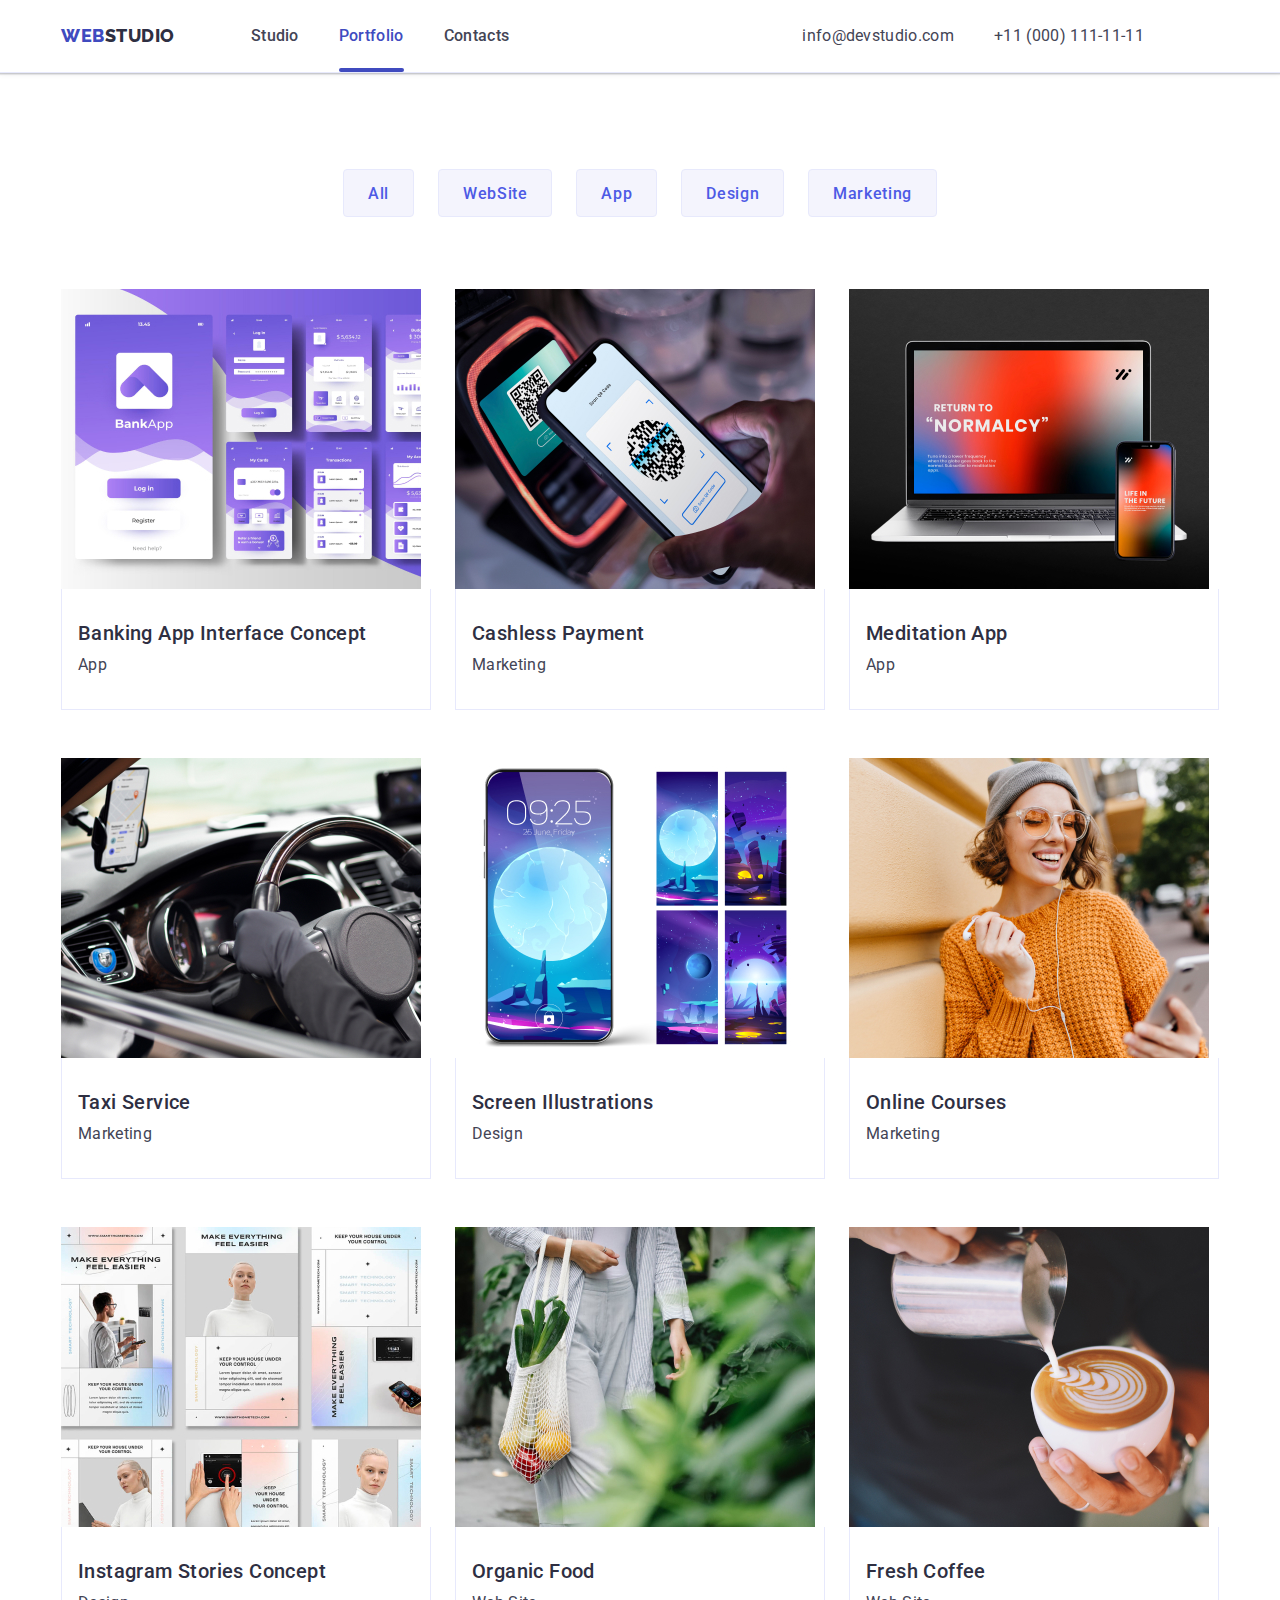
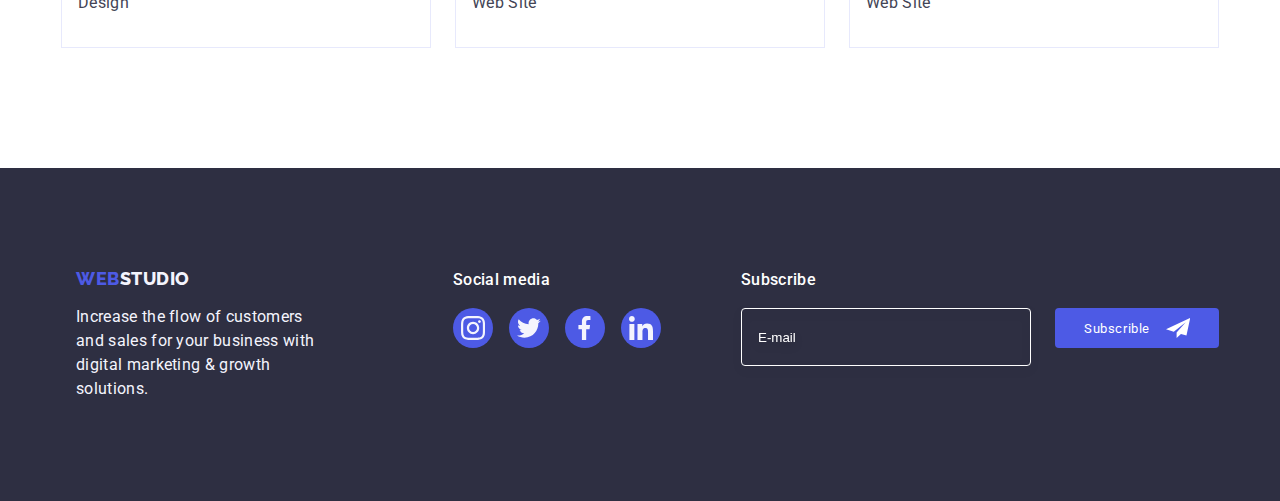
==== portfolio.html @ e892dd56 "Initial commit" ====
<!DOCTYPE html>
<html lang="en">
  <head>
    <meta charset="UTF-8" />
    <meta http-equiv="X-UA-Compatible" content="IE=edge" />
    <meta name="viewport" content="width=device-width, initial-scale=1.0" />
    <link rel="preconnect" href="https://fonts.googleapis.com" />
    <link rel="preconnect" href="https://fonts.gstatic.com" crossorigin />
    <link
      href="https://fonts.googleapis.com/css2?family=Raleway:wght@800&family=Roboto:wght@400;500;700&display=swap"
      rel="stylesheet"
    />
    <link
      rel="stylesheet"
      href="https://cdnjs.cloudflare.com/ajax/libs/modern-normalize/1.1.0/modern-normalize.min.css"
      integrity="sha512-wpPYUAdjBVSE4KJnH1VR1HeZfpl1ub8YT/NKx4PuQ5NmX2tKuGu6U/JRp5y+Y8XG2tV+wKQpNHVUX03MfMFn9Q=="
      crossorigin="anonymous"
      referrerpolicy="no-referrer"
    />
    <link rel="stylesheet" href="./css/style.css" />
    <title>Document</title>
  </head>
  <body>
    <!--Header section-->
    <header class="header">
      <div class="cont container">
        <nav class="header-nav">
          <a class="header-link link" href="./index.html">
            web
            <span class="logo-text">Studio</span></a
          >
          <ul class="header-list list">
            <li class="header-item item">
              <a href="./index.html" class="header-nav-link link">Studio</a>
            </li>
            <li class="header-item item">
              <a href="./portfolio.html" class="header-nav-link link active"
                >Portfolio</a
              >
            </li>
            <li class="header-item item">
              <a href="" class="header-nav-link link">Contacts</a>
            </li>
          </ul>
        </nav>
        <address class="contact">
          <ul class="contact-list list">
            <li class="contact-mail">
              <a href="mailto:info@devstudio.com" class="address-link link">
                info@devstudio.com
              </a>
            </li>
            <li class="contact-tel">
              <a href="tel:+110001111111" class="address-link link"
                >+11 (000) 111-11-11</a
              >
            </li>
          </ul>
        </address>
      </div>
    </header>
    <main>
      <!--Nav button-->
      <section class="nav-section">
        <div class="nav-cont container">
          <h1>
            <a href="#" hidden>Portfolio</a>
          </h1>
          <ul class="nav-btn-list list">
            <li class="filter-btn">
              <button type="button" class="main-btn btn">All</button>
            </li>
            <li><button type="button" class="main-btn btn">WebSite</button></li>
            <li><button type="button" class="main-btn btn">App</button></li>
            <li><button type="button" class="main-btn btn">Design</button></li>
            <li>
              <button type="button" class="main-btn btn">Marketing</button>
            </li>
          </ul>
          <!--Portfolio-->
          <ul class="portfolio-list list">
            <li class="portfolio-item">
              <a href="" class="portfolio-link link">
                <div class="portfolio-thumb">
                  <img
                    src="./images/portfolio/img1.jpg"
                    alt="bank app"
                    width="360"
                    height="300"
                  />
                  <p class="overlay-text">
                    14 Stylish and User-Friendly App Design Concepts · Task
                    Manager App · Calorie Tracker App · Exotic Fruit Ecommerce
                    App · Cloud Storage App
                  </p>
                </div>
                <div class="portfolio-card">
                  <h2 class="row-title">Banking App Interface Concept</h2>
                  <p class="row-text">App</p>
                </div>
              </a>
            </li>
            <li class="portfolio-item">
              <a href="" class="portfolio-link link">
                <div class="portfolio-thumb">
                  <img
                    src="./images/portfolio/img2.jpg"
                    alt="payment by terminal"
                    width="360"
                    height="300"
                    class="portfolio-img"
                  />
                  <p class="overlay-text">
                    14 Stylish and User-Friendly App Design Concepts · Task
                    Manager App · Calorie Tracker App · Exotic Fruit Ecommerce
                    App · Cloud Storage App
                  </p>
                </div>
                <div class="portfolio-card">
                  <h2 class="row-title">Cashless Payment</h2>
                  <p class="row-text">Marketing</p>
                </div>
              </a>
            </li>
            <li class="portfolio-item">
              <a href="" class="portfolio-link link">
                <div class="portfolio-thumb">
                  <img
                    src="./images/portfolio/img3.jpg"
                    alt="meditation app"
                    width="360"
                    height="300"
                    class="portfolio-img"
                  />
                  <p class="overlay-text">
                    14 Stylish and User-Friendly App Design Concepts · Task
                    Manager App · Calorie Tracker App · Exotic Fruit Ecommerce
                    App · Cloud Storage App
                  </p>
                </div>
                <div class="portfolio-card">
                  <h2 class="row-title">Meditation App</h2>
                  <p class="row-text">App</p>
                </div>
              </a>
            </li>
            <li class="portfolio-item">
              <a href="" class="portfolio-link link">
                <div class="portfolio-thumb">
                  <img
                    src="./images/portfolio/img4.jpg"
                    alt="taxi app"
                    width="360"
                    height="300"
                    class="portfolio-img"
                  />
                  <p class="overlay-text">
                    14 Stylish and User-Friendly App Design Concepts · Task
                    Manager App · Calorie Tracker App · Exotic Fruit Ecommerce
                    App · Cloud Storage App
                  </p>
                </div>
                <div class="portfolio-card">
                  <h2 class="row-title">Taxi Service</h2>
                  <p class="row-text">Marketing</p>
                </div>
              </a>
            </li>
            <li class="portfolio-item">
              <a href="" class="portfolio-link link">
                <div class="portfolio-thumb">
                  <img
                    src="./images/portfolio/img5.jpg"
                    alt="phone screen"
                    width="360"
                    height="300"
                    class="portfolio-img"
                  />
                  <p class="overlay-text">
                    14 Stylish and User-Friendly App Design Concepts · Task
                    Manager App · Calorie Tracker App · Exotic Fruit Ecommerce
                    App · Cloud Storage App
                  </p>
                </div>
                <div class="portfolio-card">
                  <h2 class="row-title">Screen Illustrations</h2>
                  <p class="row-text">Design</p>
                </div>
              </a>
            </li>
            <li class="portfolio-item">
              <a href="" class="portfolio-link link">
                <div class="portfolio-thumb">
                  <img
                    src="./images/portfolio/img6.jpg"
                    alt="girl in headphones"
                    width="360"
                    height="300"
                    class="portfolio-img"
                  />
                  <p class="overlay-text">
                    14 Stylish and User-Friendly App Design Concepts · Task
                    Manager App · Calorie Tracker App · Exotic Fruit Ecommerce
                    App · Cloud Storage App
                  </p>
                </div>
                <div class="portfolio-card">
                  <h2 class="row-title">Online Courses</h2>
                  <p class="row-text">Marketing</p>
                </div>
              </a>
            </li>
            <li class="portfolio-item">
              <a href="" class="portfolio-link link">
                <div class="portfolio-thumb">
                  <img
                    src="./images/portfolio/img7.jpg"
                    alt=" screenshot"
                    width="360"
                    height="300"
                    class="portfolio-img"
                  />
                  <p class="overlay-text">
                    14 Stylish and User-Friendly App Design Concepts · Task
                    Manager App · Calorie Tracker App · Exotic Fruit Ecommerce
                    App · Cloud Storage App
                  </p>
                </div>
                <div class="portfolio-card">
                  <h2 class="row-title">Instagram Stories Concept</h2>
                  <p class="row-text">Design</p>
                </div>
              </a>
            </li>
            <li class="portfolio-item">
              <a href="" class="portfolio-link link">
                <div class="portfolio-thumb">
                  <img
                    src="./images/portfolio/img8.jpg"
                    alt="vegetables"
                    width="360"
                    height="300"
                    class="portfolio-img"
                  />
                  <p class="overlay-text">
                    14 Stylish and User-Friendly App Design Concepts · Task
                    Manager App · Calorie Tracker App · Exotic Fruit Ecommerce
                    App · Cloud Storage App
                  </p>
                </div>
                <div class="portfolio-card">
                  <h2 class="row-title">Organic Food</h2>
                  <p class="row-text">Web Site</p>
                </div>
              </a>
            </li>
            <li class="portfolio-item">
              <a href="" class="portfolio-link link">
                <div class="portfolio-thumb">
                  <img
                    src="./images/portfolio/img9.jpg"
                    alt="cup of coffee"
                    width="360"
                    height="300"
                    class="portfolio-img"
                  />
                  <p class="overlay-text">
                    14 Stylish and User-Friendly App Design Concepts · Task
                    Manager App · Calorie Tracker App · Exotic Fruit Ecommerce
                    App · Cloud Storage App
                  </p>
                </div>
                <div class="portfolio-card">
                  <h2 class="row-title">Fresh Coffee</h2>
                  <p class="row-text">Web Site</p>
                </div>
              </a>
            </li>
          </ul>
        </div>
      </section>
    </main>
    <!--Footer-->
    <footer class="footer">
      <div class="footer-containers container">
        <div class="footer-container">
          <a href="./index.html" class="footer-link link">
            web
            <span class="footer-logo-text">Studio</span>
          </a>
          <p class="footer-text">
            Increase the flow of customers and sales for your business with
            digital marketing & growth solutions.
          </p>
        </div>
        <div class="social-media-container">
          <p class="social-text">Social media</p>
          <ul class="social-list list">
            <li class="social-item">
              <a href="" class="social-link">
                <svg class="social-svg" width="24" height="24">
                  <use href="./images/icons.svg#instagram"></use>
                </svg>
              </a>
            </li>
            <li class="social-item">
              <a href="" class="social-link">
                <svg class="social-svg" width="24" height="24">
                  <use href="./images/icons.svg#twitter"></use>
                </svg>
              </a>
            </li>
            <li class="social-item">
              <a href="" class="social-link">
                <svg class="social-svg" width="24" height="24">
                  <use href="./images/icons.svg#facebook"></use>
                </svg>
              </a>
            </li>
            <li class="social-item">
              <a href="" class="social-link">
                <svg class="social-svg" width="24" height="24">
                  <use href="./images/icons.svg#linkedin"></use>
                </svg>
              </a>
            </li>
          </ul>
        </div>
        <div class="subscrible-cont">
          <p class="social-text">Subscribe</p>
          <form class="subscrible-form">
              <input
                class="subscrible-field"
                type="email"
                placeholder="E-mail"
              />
              <button type="submit" class="subscrible-btn">
               Subscrible
                  <svg class="subscrible-icon" width="24" height="24">
                    <use href="./images/icons.svg#plane"></use>
                  </svg>
              </button>
          </form>
        </div>
      </div>
    </footer>
  </body>
</html>
---- css/style.css ----
:root {
  /* Fonts */
  --main-font: "Roboto", sans-serif;
  --logo-font: "Raleway", sans-serif;
  /* Colors */
  --color-iris: #4d5ae5;
  --color-ocean: #404bbf;
  --color-navy-blue: #2e2f42;
  --color-green: #31d0aa;
  --color-slate: #434455;
  --color-light-slate: #8e8f99;
  --color-cornflower: #e7e9fc;
  --color-cloud: #f4f4fd;
  --color-navy-blue-modal: #2e2f42;
  --color-grey: #2e2f42;
  --color-white: #ffffff;
  --color-dairy: #fcfcfc;
  --header-idx: 10;
  --modal-idx: 100;
  --animation: 250ms;
}
* {
  margin: 0px;
  padding: 0px;
  border: none;
}
body {
  font-family: var(--main-font);
  font-size: 16px;
  font-weight: 400;
  font-style: normal;
  line-height: 1.5;
  letter-spacing: 0.02em;
  text-decoration: none;
  text-transform: none;
  color: var(--color-slate);
  background-color: var(--color-white);
}
img {
  display: block;
}
.hidden {
  width: 1px;
  height: 1px;
  margin: -1px;
  border: 0;
  padding: 0;
  white-space: nowrap;
  clip-path: inset(100%);
  clip: rect(0 0 0 0);
  overflow: hidden;
}
.link {
  text-decoration: none;
  transition: color 250ms cubic-bezier(0.4, 0, 0.2, 1);
}
.address-link {
  text-decoration: none;
  color: var(--color-slate);
}
.link:hover,
.link:focus {
  color: var(--color-ocean);
  transition: 250ms;
}
.list {
  list-style-type: none;
}
/**
  |============================
  | Header
  |============================
*/
.cont {
  display: flex;
}
.container {
  width: 1158px;
  margin: 0 auto;
  padding: 0 15px;
}
.header {
  border-bottom: 1px solid #e7e9fc;
  box-shadow: 0px 2px 1px rgba(46, 47, 66, 0.08),
    0px 1px 1px rgba(46, 47, 66, 0.16), 0px 1px 6px rgba(46, 47, 66, 0.08);
  z-index: var(--header-idx);
}
.header-nav {
  display: inline-flex;
  align-items: center;
}
.header-link {
  font-family: var(--logo-font);
  font-weight: 800;
  font-size: 18px;
  line-height: 1.17;
  align-items: center;
  letter-spacing: 0.03em;
  text-transform: uppercase;
  color: var(--color-ocean);
  margin-right: 76px;
  display: flex;
}
.logo-text {
  font-family: var(--logo-font);
  font-weight: 800;
  font-size: 18px;
  line-height: 1.17;
  text-transform: uppercase;
  color: var(--color-navy-blue);
}
.header-list {
  display: flex;
  gap: 40px;
  letter-spacing: 0.02em;
}
.header-item {
  font-weight: 500;
  font-size: 16px;
  line-height: 1.5;
  letter-spacing: 0.02em;
  transition: color 250ms cubic-bezier(0.4, 0, 0.2, 1);
}
.header-nav-link {
  color: var(--color-slate);
  position: relative;
}

.header-nav-link::after {
  content: "";
  position: absolute;
  display: block;
  width: 100%;
  height: 4px;
  border-radius: 2px;
  bottom: -27px;
}
.header-nav-link.active::after {
  background-color: var(--color-ocean);
}
.active {
  color: var(--color-ocean);
}
.contact {
  font-style: normal;
  margin-left: 293px;
}
.contact-list {
  display: flex;
  font-family: var(--main-font);
  letter-spacing: 0.02em;
  gap: 40px;
  padding: 24px 0;
}
.contact-list:hover,
.contact-list:focus {
  color: var(--color-ocean);
  transition: color 250ms cubic-bezier(0.4, 0, 0.2, 1);
}
.contact-mail {
  font-weight: 400;
  font-size: 16px;
  line-height: 1.5;
  letter-spacing: 0.02em;
}
.contact-tel {
  font-size: 16px;
  line-height: 1.5;
  letter-spacing: 0.02em;
}
/**
  |============================
  | Hero Section
  |============================
*/
.hero-section {
  padding: 188px 0;
  background-color: var(--color-navy-blue);
  color: var(--color-white);
  background-image: linear-gradient(
      rgba(46, 47, 66, 0.7),
      rgba(46, 47, 66, 0.7)
    ),
    url(../images/hero/hero.jpg);
  background-repeat: no-repeat;
  background-position: center;
  max-width: 1440px;
  background-size: cover;
  margin-left: auto;
  margin-right: auto;
}
.main-title {
  font-size: 56px;
  font-weight: 700;
  line-height: 1.07;
  letter-spacing: 0.02em;
  max-width: 496px;
  margin-left: auto;
  margin-right: auto;
  margin-bottom: 48px;
}
.button {
  font-family: "Roboto", sans-serif;
  font-size: 16px;
  line-height: 1.5;
  letter-spacing: 0.04em;
  gap: 15px;
  color: var(--color-white);
  background-color: var(--color-iris);
  box-shadow: 0px 4px 4px rgba(0, 0, 0, 0.15);
  border: none;
  border-radius: 4px;
  cursor: pointer;
  min-width: 169px;
  height: 56px;
  display: block;
  margin-left: auto;
  margin-right: auto;
  transition: background-color 250ms cubic-bezier(0.4, 0, 0.2, 1);
}
.button-text {
  text-transform: capitalize;
}
.btn:hover,
.btn:focus {
  background-color: var(--color-ocean);
  color: var(--color-white);
}
/**
  |============================
  | Description
  |============================
*/
.desc-section {
  min-width: 1128px;
  min-height: 104px;
  letter-spacing: 0.02em;
  padding: 120px 0;
}
.desc-icon-container {
  width: 264px;
  height: 112px;
  background-color: var(--color-cloud);
  margin-bottom: 8px;
  display: flex;
  align-items: center;
  justify-content: center;
  border-radius: 4px;
}
.desc-list {
  display: flex;
  letter-spacing: 0.02em;
  gap: 24px;
}
.desc-item {
  width: calc((100% - 72px) / 4);
}
.desc-title {
  width: 264px;
  height: 24px;
  font-size: 20px;
  line-height: 1.2;
  letter-spacing: 0.02em;
  color: var(--color-navy-blue);
  flex: none;
  order: 0;
  flex-grow: 0;
  text-transform: capitalize;
  margin-bottom: 8px;
}
.desc-text {
  width: 264px;
  height: 72px;
  font-size: 16px;
  line-height: 1.5;
  letter-spacing: 0.02em;
  color: var(--color-slate);
}
/**
  |============================
  | About Section
  |============================
*/
.about-section {
  padding-bottom: 120px;
}
.about-title {
  font-weight: 700;
  font-size: 36px;
  line-height: 1.11;
  text-align: center;
  letter-spacing: 0.02em;
  text-transform: capitalize;
  color: var(--color-navy-blue);
  margin-bottom: 72px;
}
.about-list {
  display: flex;
  gap: 24px;
}
.about-item {
  width: calc((100% - 48px) / 3);
  padding: 0px;
}
/**
  |============================
  | Team Section
  |============================
*/
.team-section {
  padding: 120px 0;
  background-color: var(--color-cloud);
}
.section-title {
  font-size: 36px;
  line-height: 1.11;
  text-align: center;
  letter-spacing: 0.02em;
  text-transform: capitalize;
  color: var(--color-navy-blue);
  margin-bottom: 72px;
}
.team-list {
  display: flex;
  gap: 24px;
  box-shadow: 0px 1px 6px rgba(46, 47, 66, 0.08),
    0px 1px 1px rgba(46, 47, 66, 0.16), 0px 2px 1px rgba(46, 47, 66, 0.08);
  border-radius: 0px 0px 4px 4px;
}
.team-item {
  background: var(--color-white);
  box-shadow: 0px 1px 6px rgba(46, 47, 66, 0.08),
    0px 1px 1px rgba(46, 47, 66, 0.16), 0px 2px 1px rgba(46, 47, 66, 0.08);
  border-radius: 0px 0px 4px 4px;
  width: calc((100% - 72px) / 4);
}
.team-img {
  margin-left: auto;
  margin-right: auto;
}
.card-content {
  padding: 32px 0px;
  text-align: center;
  letter-spacing: 0.02em;
}
.subtitle {
  font-weight: 500;
  font-size: 20px;
  line-height: 1.2;
  text-align: center;
  letter-spacing: 0.02em;
  color: var(--color-navy-blue);
  margin-bottom: 8px;
}
.small-text {
  font-size: 16px;
  line-height: 1.5;
  text-align: center;
  letter-spacing: 0.02em;
  color: var(--color-slate);
  margin-bottom: 8px;
}
.team-icon-list {
  display: flex;
  justify-content: center;
  gap: 24px;
}
.team-icon-item {
  width: 40px;
  height: 40px;
}
.team-icon-link {
  width: 100%;
  height: 100%;
  background-color: var(--color-iris);
  border-radius: 50%;
  display: flex;
  align-items: center;
  justify-content: center;
  transition-property: background-color;
  transition-duration: 250ms;
  transition-timing-function: cubic-bezier(0.4, 0, 0.2, 1);
}
.team-icon-link:hover,
.team-icon-link:focus {
  background-color: var(--color-ocean);
}
.team-icon-svg {
  fill: var(--color-cloud);
}
/**
  |============================
  |         Customers
  |============================
*/
.customers-section {
  padding: 120px 0;
}
.customers-title {
  font-size: 36px;
  line-height: 1.1;
  text-align: center;
  letter-spacing: 0.02em;
  text-transform: capitalize;
  color: var(--color-navy-blue);
  margin-bottom: 72px;
}
.customers-list {
  display: flex;
  gap: 24px;
  align-items: center;
  justify-content: center;
}
.customers-item {
  width: calc((100% - 120px) / 6);
  height: 88px;
}
.customers-item-link {
  width: 100%;
  height: 100%;
  border: 1px solid var(--color-light-slate);
  border-radius: 4px;
  display: flex;
  align-items: center;
  justify-content: center;
  fill: var(--color-light-slate);
  color: var(--color-light-slate);
  transition: border-color 250ms cubic-bezier(0.4, 0, 0.2, 1),
    color 250ms cubic-bezier(0.4, 0, 0.2, 1);
}
.customers-item-link:hover,
.customers-item-link:focus {
  fill: var(--color-ocean);
  border: 1px solid var(--color-ocean);
  color: var(--color-ocean);
}
/**
  |============================
  | Footer
  |============================
*/
.footer {
  padding: 100px 0;
  background-color: var(--color-navy-blue);
}
.footer-containers {
  display: flex;
  align-items: baseline;
}
.footer-container {
  margin-right: 120px;
  padding: 0 15px;
}
.footer-link {
  display: inline-block;
  margin-bottom: 16px;
  font-family: var(--logo-font);
  font-weight: 800;
  font-size: 18px;
  line-height: 1.17;
  align-items: center;
  letter-spacing: 0.03em;
  text-transform: uppercase;
  color: var(--color-iris);
  margin-right: 76px;
  display: flex;
  padding: 0px;
}
.footer-logo-text {
  width: 71px;
  font-family: var(--logo-font);
  font-weight: 800;
  font-size: 18px;
  line-height: 1.17;
  letter-spacing: 0.03em;
  text-transform: uppercase;
  color: var(--color-cloud);
  order: 1;
  flex-grow: 0;
}
.footer-text {
  max-width: 264px;
  font-size: 16px;
  line-height: 1.5;
  color: var(--color-cloud);
}
.social-media-container {
  margin-right: 80px;
}
.social-text {
  font-weight: 500;
  font-size: 16px;
  line-height: 1.5;
  letter-spacing: 0.02em;
  color: var(--color-white);
  margin-bottom: 16px;
}
.social-list {
  display: flex;
  gap: 16px;
}
.social-item {
  width: 40px;
  height: 40px;
}
.social-link {
  width: 100%;
  height: 100%;
  background-color: var(--color-iris);
  border-radius: 50%;
  display: flex;
  align-items: center;
  justify-content: center;
  transition-property: background-color;
  transition-duration: 250ms;
  transition-timing-function: cubic-bezier(0.4, 0, 0.2, 1);
}
.social-svg {
  fill: var(--color-cloud);
}
.social-link:hover,
.social-link:focus {
  background-color: var(--color-green);
}
.subscrible-form {
display: inline-flex;

}
.footer-label{
  display: block;
}
input::placeholder{
  color: var(--color-white);
}
.subscrible-field {
  width: 264px;
  height: 40px;
  border: 1px solid #ffffff;
  filter: drop-shadow(0px 4px 4px rgba(0, 0, 0, 0.15));
  border-radius: 4px;
  background: transparent;
  color: var(--color-white);
  margin-right: 24px;
  padding: 8px 8px 8px 16px;
  transition: 250ms;
}
.subscrible-field:focus,
.subscrible-field:hover{
  outline: 1px solid var(--color-iris);
  outline-offset: -1px;
}
.subscrible-btn {
  display: flex;
  justify-content: center;
  align-items: center;
  border-radius: 4px;
  background-color: var(--color-iris);
  color: var(--color-white);
  height: 40px;
  width: 164px;
  gap: 16px;
  transition: 250ms;
  font-family: inherit;
  letter-spacing: 0.04em;
}

.subscrible-btn:hover,
.subscrible-btn:focus {
  background-color: var(--color-ocean);
}
.subscrible-icon {
  fill: var(--color-white);
}
/**
  |============================
  | Modal Window
  |============================
*/
.backdrop {
  position: fixed;
  top: 0;
  left: 0;
  width: 100%;
  height: 100%;
  background-color: rgba(46, 47, 66, 0.4);
  display: flex;
  align-items: center;
  justify-content: center;
  z-index: var(--modal-idx);
  transition: opacity 250ms cubic-bezier(0.4, 0, 0.2, 1),
    visibility 250ms cubic-bezier(0.4, 0, 0.2, 1);
}
.is-hidden {
  opacity: 0;
  pointer-events: none;
  visibility: hidden;
}
.modal {
  position: absolute;
  top: 50%;
  left: 50%;
  width: 408px;
  min-height: 576px;
  padding: 72px 24px 24px;
  background-color: var(--color-dairy);
  border-radius: 4px;
  box-shadow: 0px 1px 1px rgba(0, 0, 0, 0.14), 0px 1px 3px rgba(0, 0, 0, 0.12),
    0px 2px 1px rgba(0, 0, 0, 0.2);
  transform: translate(-50%, -50%) scale(1);
  transition: transform 250ms cubic-bezier(0.4, 0, 0.2, 1);
}
.modal-close-btn {
  position: absolute;
  top: 24px;
  right: 24px;
  background-color: var(--color-cornflower);
  width: 24px;
  height: 24px;
  border-radius: 50%;
  border: 1px solid rgba(0, 0, 0, 0.1);
  display: flex;
  align-items: center;
  justify-content: center;
  padding: 0;
  cursor: pointer;
  transition: background-color 250ms cubic-bezier(0.4, 0, 0.2, 1),
    border 250ms cubic-bezier(0.4, 0, 0.2, 1);
  fill: var(--color-navy-blue);
}
.modal-close-btn:hover,
.modal-close-btn:focus {
  background-color: #404bbf;
  border: none;
  fill: var(--color-white);
}
.modal-close-icon {
  transition: fill 250ms cubic-bezier(0.4, 0, 0.2, 1);
}
.modal-close-icon:hover,
.modal-close-icon:focus {
  fill: var(--color-white);
  transition: fill 250ms cubic-bezier(0.4, 0, 0.2, 1);
}
.modal-title {
  display: block;
  font-weight: 500;
  font-size: 16px;
  line-height: 1.5;
  text-align: center;
  letter-spacing: 0.02em;
  color: var(--color-navy-blue);
  margin-bottom: 16px;
}
.modal-form {
}
.form-label {
  display: block;
  margin-bottom: 4px;
  font-size: 12px;
  line-height: 1.17;
  letter-spacing: 0.01em;
  color: var(--color-light-slate);
}
.form-wrapper {
  position: relative;
  margin-bottom: 8px;
}
.form-field {
  width: 100%;
  height: 40px;
  outline: transparent;
  outline-offset: -1px;
  border-radius: 4px;
  border: 1px solid rgba(46, 47, 66, 0.4);
  padding: 0;
  padding-left: 38px;
  transition: 250ms;
  
}
.form-field:focus {
  outline: 1px solid var(--color-iris);
}
.form-icon {
  position: absolute;
  top: 50%;
  left: 16px;
  transform: translateY(-50%);
  fill: var(--color-grey);
  transition: 250ms;
  pointer-events: none;
}
.form-field:focus + .form-icon {
  fill: var(--color-iris);
}
.form-label-comment{
  margin-bottom: 4px;
  font-size: 12px;
  line-height: 1.17;
  letter-spacing: 0.01em;
  color: var(--color-light-slate);
}
.form-comment {
  display: block;
  width: 100%;
  height: 120px;
  outline: transparent;
  resize: none;
  border-radius: 4px;
  border: 1px solid rgba(46, 47, 66, 0.4);
  padding: 8px;
  font-size: 12px;
  line-height: 1.17;
  letter-spacing: 0.04em;
  color: var(--color-navy-blue-modal);
  margin-bottom: 16px;
}
.form-comment:focus {
  outline: 1px solid var(--color-iris);
}
.form-agreement {
  display: flex;
  gap: 8px;
  margin-bottom: 24px;
  align-items: center;
  justify-content: center;
}
.form-check-input {
  appearance: none;
  display: block;
  width: 16px;
  height: 16px;
  border: 1px solid rgba(46, 47, 66, 0.4);
  border-radius: 2px;
  background-image: url("data:image/svg+xml,%3Csvg width='10' height='8' viewBox='0 0 10 8' fill='none' xmlns='http://www.w3.org/2000/svg'%3E%3Cpath d='M8.44558 0.255056C8.61838 0.089653 8.84834 -0.00178848 9.08693 2.65108e-05C9.32551 0.0018415 9.55407 0.0967713 9.72436 0.264784C9.89466 0.432797 9.99337 0.660752 9.99968 0.900549C10.006 1.14034 9.91939 1.37323 9.75816 1.55005L4.86357 7.70436C4.7794 7.79551 4.67782 7.86865 4.5649 7.91942C4.45198 7.97018 4.33003 7.99754 4.20636 7.99984C4.08268 8.00214 3.95981 7.97935 3.8451 7.93282C3.73038 7.88629 3.62618 7.81698 3.53872 7.72903L0.292827 4.46564C0.202435 4.38096 0.129933 4.27884 0.0796475 4.16537C0.0293621 4.05191 0.00232279 3.92942 0.000143182 3.80522C-0.00203643 3.68102 0.0206883 3.55765 0.0669613 3.44248C0.113234 3.3273 0.182108 3.22267 0.269473 3.13483C0.356838 3.047 0.460905 2.97775 0.575465 2.93123C0.690026 2.88471 0.812734 2.86186 0.936267 2.86405C1.0598 2.86624 1.18163 2.89343 1.29449 2.94398C1.40734 2.99454 1.50892 3.06743 1.59315 3.15831L4.16189 5.73967L8.42227 0.28219C8.42994 0.272694 8.43813 0.263635 8.4468 0.255056H8.44558Z' fill='%23F4F4FD'/%3E%3C/svg%3E%0A");
  background-position: center;
  background-repeat: no-repeat;
  transition: 250ms;
}
.form-check-input:checked {
  background-color: var(--color-ocean);
  border-color: var(--color-ocean);
}
.form-agreement-text {
  font-size: 12px;
}
.policy-link {
  color: var(--color-iris);
}
/**
  |============================
  | Portfolio
  |============================
*/
.nav-section {
  padding: 96px 0 120px;
}
.nav-btn-list {
  display: flex;
  justify-content: center;
  flex-direction: row;
  align-items: flex-start;
  gap: 24px;
  margin-bottom: 72px;
}
.main-btn {
  cursor: pointer;
  height: 48px;
  padding: 12px 24px;
  font-family: var(--main-font);
  font-size: 16px;
  line-height: 1.5;
  letter-spacing: 0.04em;
  background: var(--color-cloud);
  color: var(--color-iris);
  font-weight: 500;
  padding: 12px 24px;
  border-radius: 4px;
  border: 1px solid var(--color-cornflower);
  transition: color 250ms cubic-bezier(0.4, 0, 0.2, 1),
    background-color 250ms cubic-bezier(0.4, 0, 0.2, 1),
    border-color 250ms cubic-bezier(0.4, 0, 0.2, 1),
    box-shadow 250ms cubic-bezier(0.4, 0, 0.2, 1);
}
.main-btn:hover,
.main-btn:focus {
  border: 1px solid transparent;
  box-shadow: 0px 3px 1px rgba(0, 0, 0, 0.1), 0px 2px 1px rgba(0, 0, 0, 0.08),
    0px 2px 2px rgba(0, 0, 0, 0.12);
}
.portfolio-list {
  display: flex;
  flex-wrap: wrap;
  row-gap: 48px;
  column-gap: 24px;
}
.portfolio-item {
  width: calc((100% - 48px) / 3);
}
.portfolio-card {
  padding: 32px 16px;
  border: 1px solid #e7e9fc;
  border-top: none;
}
.portfolio-link {
  display: block;
  transition: box-shadow 250ms cubic-bezier(0.4, 0, 0.2, 1);
}
.portfolio-link:hover .overlay-text,
.portfolio-link:focus .overlay-text {
  transform: translateY(0%);
  box-shadow: 0px 1px 6px rgba(46, 47, 66, 0.08),
    0px 1px 1px rgba(46, 47, 66, 0.16), 0px 2px 1px rgba(46, 47, 66, 0.08);
}
.portfolio-thumb {
  position: relative;
  overflow: hidden;
}
.overlay-text {
  color: var(--color-cloud);
  font-size: 16px;
  line-height: 1.5;
  letter-spacing: 0.02em;
  padding: 40px 32px;
  transform: translateY(100%);
  transition: transform 250ms cubic-bezier(0.4, 0, 0.2, 1);
  position: absolute;
  top: 0;
  left: 0;
  width: 100%;
  height: 100%;
  background-color: var(--color-iris);
}
.row-title {
  font-weight: 500;
  font-size: 20px;
  line-height: 1.2;
  letter-spacing: 0.02em;
  color: var(--color-navy-blue);
  margin-bottom: 8px;
}
.row-text {
  font-weight: 400;
  font-size: 16px;
  line-height: 1.5;
  letter-spacing: 0.02em;
  color: var(--color-slate);
  background-color: var(--color-white);
  margin-top: 8px;
}
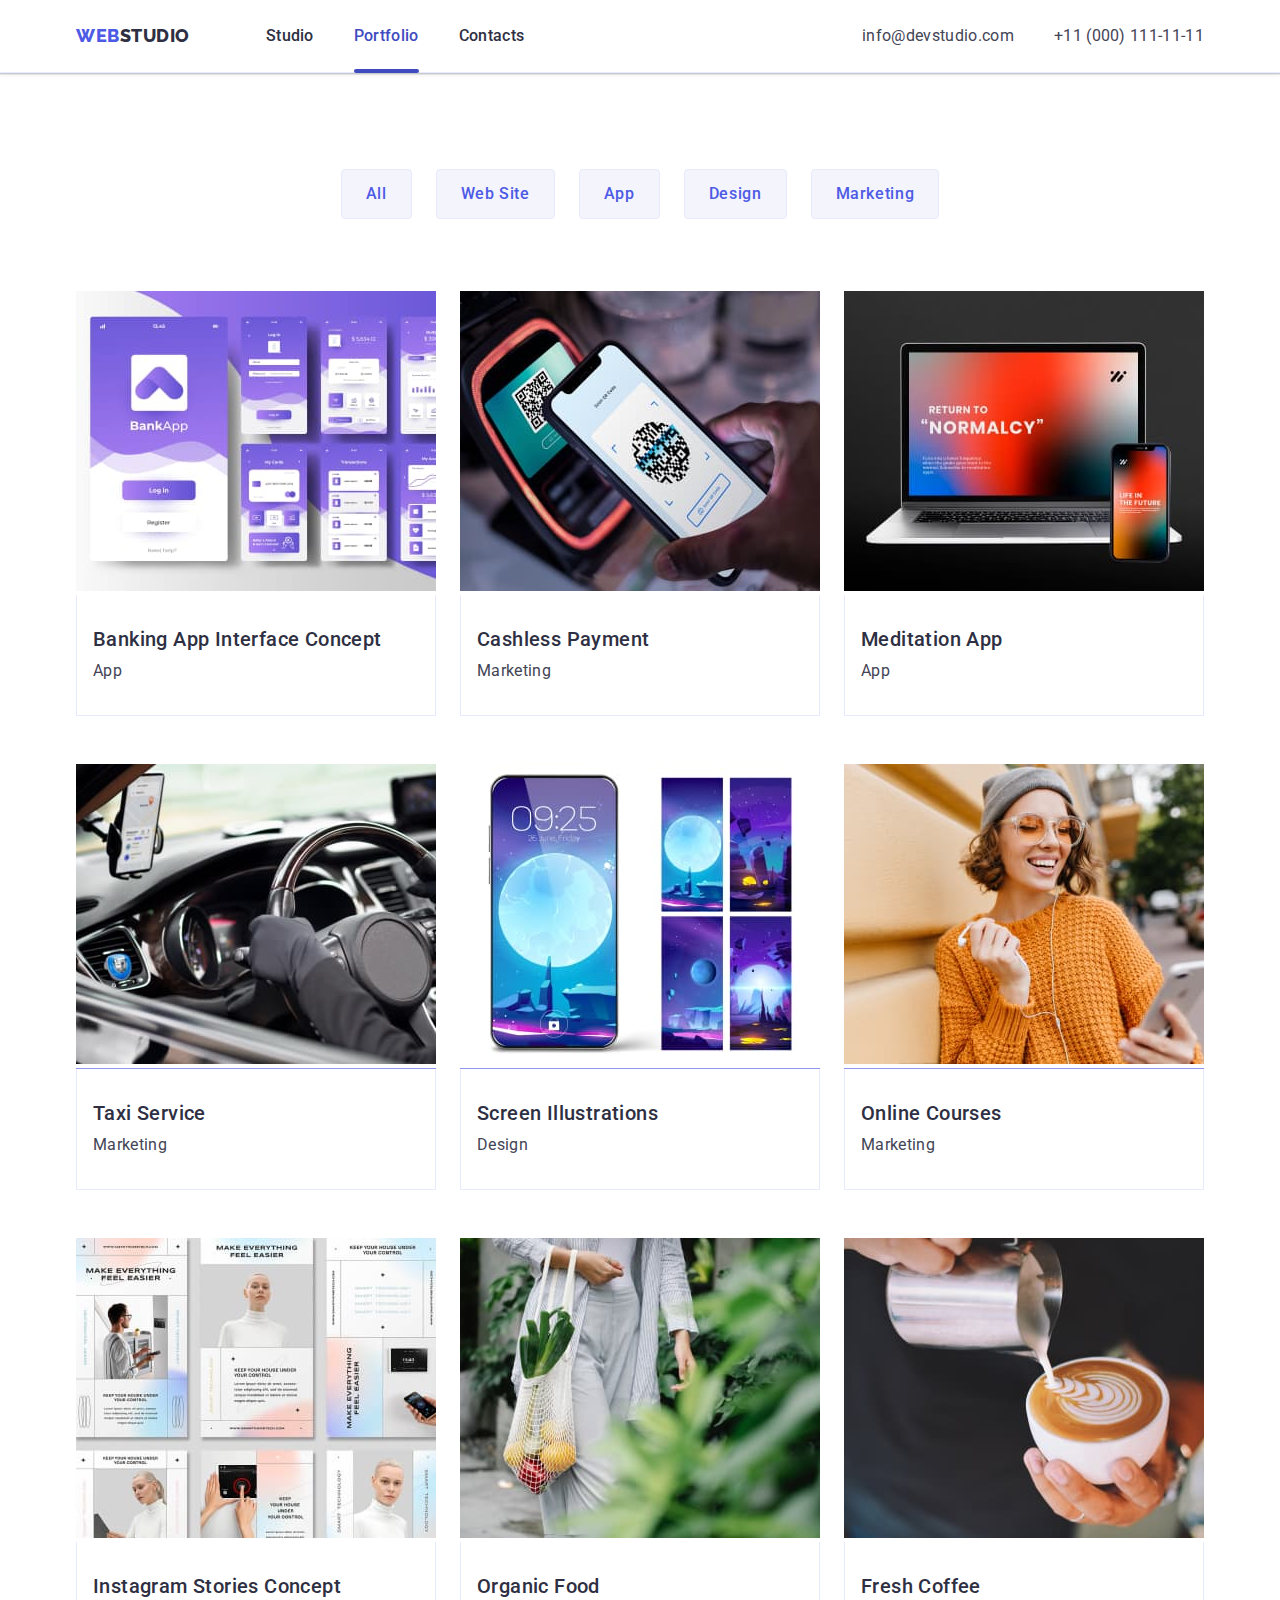
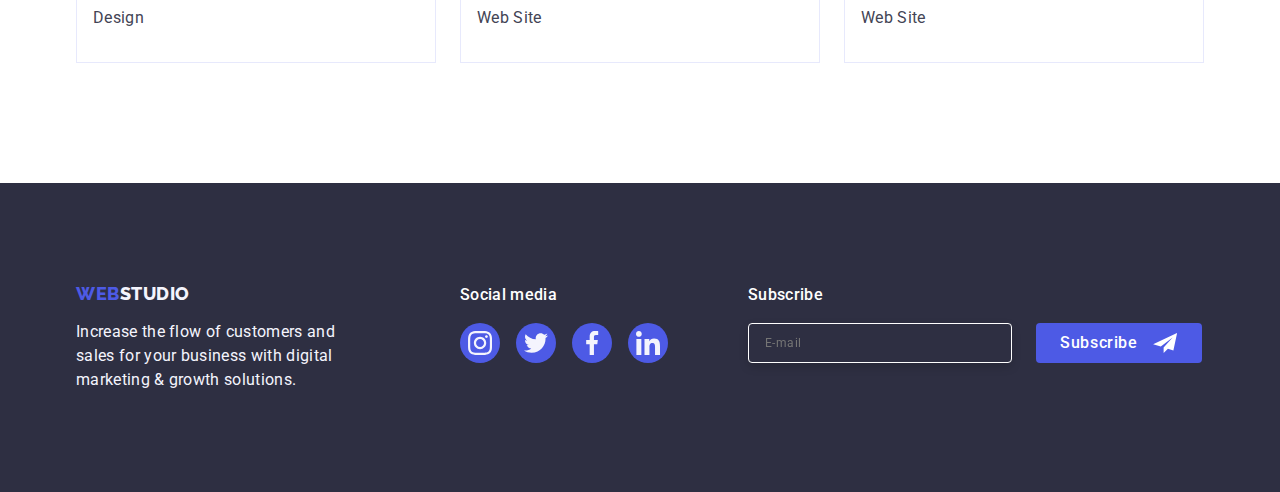
==== commit ff642190: "Add files via upload" ====
--- a/portfolio.html
+++ b/portfolio.html
@@ -4,275 +4,377 @@
     <meta charset="UTF-8" />
     <meta http-equiv="X-UA-Compatible" content="IE=edge" />
     <meta name="viewport" content="width=device-width, initial-scale=1.0" />
+    <title>WebStudio</title>
+    <link
+      rel="stylesheet"
+      href="https://cdn.jsdelivr.net/npm/modern-normalize@1.1.0/modern-normalize.min.css"
+    />
     <link rel="preconnect" href="https://fonts.googleapis.com" />
     <link rel="preconnect" href="https://fonts.gstatic.com" crossorigin />
     <link
-      href="https://fonts.googleapis.com/css2?family=Raleway:wght@800&family=Roboto:wght@400;500;700&display=swap"
+      href="https://fonts.googleapis.com/css2?family=Raleway:wght@800&family=Roboto:wght@400;500;700;900&display=swap"
       rel="stylesheet"
     />
-    <link
-      rel="stylesheet"
-      href="https://cdnjs.cloudflare.com/ajax/libs/modern-normalize/1.1.0/modern-normalize.min.css"
-      integrity="sha512-wpPYUAdjBVSE4KJnH1VR1HeZfpl1ub8YT/NKx4PuQ5NmX2tKuGu6U/JRp5y+Y8XG2tV+wKQpNHVUX03MfMFn9Q=="
-      crossorigin="anonymous"
-      referrerpolicy="no-referrer"
-    />
-    <link rel="stylesheet" href="./css/style.css" />
-    <title>Document</title>
+    <link rel="stylesheet" href="./css/styles.css" />
   </head>
+  
   <body>
-    <!--Header section-->
     <header class="header">
-      <div class="cont container">
-        <nav class="header-nav">
-          <a class="header-link link" href="./index.html">
-            web
-            <span class="logo-text">Studio</span></a
-          >
+      <div class="container header-container">
+        <nav class="page-nav">
+          <a class="logo-type link" href="./index.html"
+            >Web<span class="logo">Studio</span></a>
+
           <ul class="header-list list">
-            <li class="header-item item">
-              <a href="./index.html" class="header-nav-link link">Studio</a>
-            </li>
-            <li class="header-item item">
-              <a href="./portfolio.html" class="header-nav-link link active"
-                >Portfolio</a
-              >
-            </li>
-            <li class="header-item item">
-              <a href="" class="header-nav-link link">Contacts</a>
+            <li class="header-item">
+              <a class="header-link link " href="./index.html"
+                >Studio
+              </a>
+            </li>
+
+            <li class="header-item">
+              <a class="header-link link header-link-after" href="./portfolio.html">Portfolio</a>
+            </li>
+
+            <li class="header-item">
+              <a class="header-link link" href="">Contacts</a>
             </li>
           </ul>
         </nav>
-        <address class="contact">
-          <ul class="contact-list list">
-            <li class="contact-mail">
-              <a href="mailto:info@devstudio.com" class="address-link link">
-                info@devstudio.com
-              </a>
-            </li>
-            <li class="contact-tel">
-              <a href="tel:+110001111111" class="address-link link"
-                >+11 (000) 111-11-11</a
-              >
+        <button type="button" class="mobile-menu-open js-open-menu" aria-expanded="false" aria-expanded="mobile-menu">
+          <svg class="mobile-menu-open-icon" width="32" height="22">
+            <use href="./images/icons.svg#icon-hamburger"></use>
+          </svg>
+        </button>
+        <address class="header-contacts">
+          <ul class="contact list">
+            <li class="contact-item">
+              <a class="header-address link" href="mailto:info@devstudio.com"
+                >info@devstudio.com</a>
+            </li>
+
+            <li class="contact-item">
+              <a class="header-address link" href="tel:+110001111111"
+                >+11 (000) 111-11-11</a>
             </li>
           </ul>
         </address>
       </div>
+      <div class="mobile-menu-close-container js-menu-container" id="mobile-menu">
+          <button class="mobile-menu-close-btn js-close-menu">
+          <svg class="mobile-menu-close-icon" width="8" height="8">
+            <use href="./images/icons.svg#icon-close-black"></use>
+          </svg>
+        </button>
+        <ul class="mobile-menu">
+          <li class="item">
+            <a href="./index.html" class="mobile-menu-header link">Studio</a>
+          </li>
+          <li class="item">
+            <a href="./portfolio.html" class="mobile-menu-header link">Portfolio</a>
+          </li>
+          <li class="item">
+            <a href="" class="mobile-menu-header link">Contacts</a>
+          </li>
+        </ul>
+        <div>
+          <address class="mobile-menu-address">
+          <ul class="mobile-menu-contacs list">
+            <li class="item">
+              <a href="tel:+110001111111" class="mobile-menu-contacs-tel link">+11 (000) 111-11-11</a>
+            </li>
+
+            <li class="item">
+              <a href="mailto:info@devstudio.com" class="mobile-menu-contacs-mail link">info@devstudio.com</a>
+            </li>
+          </ul>
+        </address>
+        <ul class="mobile-menu-socials list">
+          <li class="mobile-menu-socials-list">
+            <a class="mobile-menu-socials-link">
+              <svg class="mobile-menu-socials-icon" width="24" height="24">
+                <use href="./images/icons.svg#icon-instagram"></use>
+              </svg>
+            </a>
+          </li>
+
+          <li class="mobile-menu-socials-list">
+            <a class="mobile-menu-socials-link">
+              <svg class="mobile-menu-socials-icon" width="24" height="24">
+                <use href="./images/icons.svg#icon-twitter"></use>
+              </svg>
+            </a>
+          </li>
+
+          <li class="mobile-menu-socials-list">
+            <a class="mobile-menu-socials-link">
+              <svg class="mobile-menu-socials-icon" width="24" height="24">
+                <use href="./images/icons.svg#icon-facebook"></use>
+              </svg>
+            </a>
+          </li>
+
+          <li class="mobile-menu-socials-list">
+            <a class="mobile-menu-socials-link">
+              <svg class="mobile-menu-socials-icon" width="24" height="24">
+                <use href="./images/icons.svg#icon-linkedin"></use>
+              </svg>
+            </a>
+          </li>
+        </ul>
+      </div>
+        
+      </div>
     </header>
+
+    <!-- Portfolio -->
     <main>
-      <!--Nav button-->
-      <section class="nav-section">
-        <div class="nav-cont container">
-          <h1>
-            <a href="#" hidden>Portfolio</a>
-          </h1>
-          <ul class="nav-btn-list list">
-            <li class="filter-btn">
-              <button type="button" class="main-btn btn">All</button>
-            </li>
-            <li><button type="button" class="main-btn btn">WebSite</button></li>
-            <li><button type="button" class="main-btn btn">App</button></li>
-            <li><button type="button" class="main-btn btn">Design</button></li>
-            <li>
-              <button type="button" class="main-btn btn">Marketing</button>
-            </li>
-          </ul>
-          <!--Portfolio-->
-          <ul class="portfolio-list list">
-            <li class="portfolio-item">
-              <a href="" class="portfolio-link link">
-                <div class="portfolio-thumb">
-                  <img
-                    src="./images/portfolio/img1.jpg"
-                    alt="bank app"
-                    width="360"
-                    height="300"
-                  />
-                  <p class="overlay-text">
-                    14 Stylish and User-Friendly App Design Concepts · Task
-                    Manager App · Calorie Tracker App · Exotic Fruit Ecommerce
-                    App · Cloud Storage App
-                  </p>
-                </div>
-                <div class="portfolio-card">
-                  <h2 class="row-title">Banking App Interface Concept</h2>
-                  <p class="row-text">App</p>
-                </div>
-              </a>
-            </li>
-            <li class="portfolio-item">
-              <a href="" class="portfolio-link link">
-                <div class="portfolio-thumb">
-                  <img
-                    src="./images/portfolio/img2.jpg"
-                    alt="payment by terminal"
-                    width="360"
-                    height="300"
-                    class="portfolio-img"
-                  />
-                  <p class="overlay-text">
-                    14 Stylish and User-Friendly App Design Concepts · Task
-                    Manager App · Calorie Tracker App · Exotic Fruit Ecommerce
-                    App · Cloud Storage App
-                  </p>
-                </div>
-                <div class="portfolio-card">
-                  <h2 class="row-title">Cashless Payment</h2>
-                  <p class="row-text">Marketing</p>
-                </div>
-              </a>
-            </li>
-            <li class="portfolio-item">
-              <a href="" class="portfolio-link link">
-                <div class="portfolio-thumb">
-                  <img
-                    src="./images/portfolio/img3.jpg"
-                    alt="meditation app"
-                    width="360"
-                    height="300"
-                    class="portfolio-img"
-                  />
-                  <p class="overlay-text">
-                    14 Stylish and User-Friendly App Design Concepts · Task
-                    Manager App · Calorie Tracker App · Exotic Fruit Ecommerce
-                    App · Cloud Storage App
-                  </p>
-                </div>
-                <div class="portfolio-card">
-                  <h2 class="row-title">Meditation App</h2>
-                  <p class="row-text">App</p>
-                </div>
-              </a>
-            </li>
-            <li class="portfolio-item">
-              <a href="" class="portfolio-link link">
-                <div class="portfolio-thumb">
-                  <img
-                    src="./images/portfolio/img4.jpg"
-                    alt="taxi app"
-                    width="360"
-                    height="300"
-                    class="portfolio-img"
-                  />
-                  <p class="overlay-text">
-                    14 Stylish and User-Friendly App Design Concepts · Task
-                    Manager App · Calorie Tracker App · Exotic Fruit Ecommerce
-                    App · Cloud Storage App
-                  </p>
-                </div>
-                <div class="portfolio-card">
-                  <h2 class="row-title">Taxi Service</h2>
-                  <p class="row-text">Marketing</p>
-                </div>
-              </a>
-            </li>
-            <li class="portfolio-item">
-              <a href="" class="portfolio-link link">
-                <div class="portfolio-thumb">
-                  <img
-                    src="./images/portfolio/img5.jpg"
-                    alt="phone screen"
-                    width="360"
-                    height="300"
-                    class="portfolio-img"
-                  />
-                  <p class="overlay-text">
-                    14 Stylish and User-Friendly App Design Concepts · Task
-                    Manager App · Calorie Tracker App · Exotic Fruit Ecommerce
-                    App · Cloud Storage App
-                  </p>
-                </div>
-                <div class="portfolio-card">
-                  <h2 class="row-title">Screen Illustrations</h2>
-                  <p class="row-text">Design</p>
-                </div>
-              </a>
-            </li>
-            <li class="portfolio-item">
-              <a href="" class="portfolio-link link">
-                <div class="portfolio-thumb">
-                  <img
-                    src="./images/portfolio/img6.jpg"
-                    alt="girl in headphones"
-                    width="360"
-                    height="300"
-                    class="portfolio-img"
-                  />
-                  <p class="overlay-text">
-                    14 Stylish and User-Friendly App Design Concepts · Task
-                    Manager App · Calorie Tracker App · Exotic Fruit Ecommerce
-                    App · Cloud Storage App
-                  </p>
-                </div>
-                <div class="portfolio-card">
-                  <h2 class="row-title">Online Courses</h2>
-                  <p class="row-text">Marketing</p>
-                </div>
-              </a>
-            </li>
-            <li class="portfolio-item">
-              <a href="" class="portfolio-link link">
-                <div class="portfolio-thumb">
-                  <img
-                    src="./images/portfolio/img7.jpg"
-                    alt=" screenshot"
-                    width="360"
-                    height="300"
-                    class="portfolio-img"
-                  />
-                  <p class="overlay-text">
-                    14 Stylish and User-Friendly App Design Concepts · Task
-                    Manager App · Calorie Tracker App · Exotic Fruit Ecommerce
-                    App · Cloud Storage App
-                  </p>
-                </div>
-                <div class="portfolio-card">
-                  <h2 class="row-title">Instagram Stories Concept</h2>
-                  <p class="row-text">Design</p>
-                </div>
-              </a>
-            </li>
-            <li class="portfolio-item">
-              <a href="" class="portfolio-link link">
-                <div class="portfolio-thumb">
-                  <img
-                    src="./images/portfolio/img8.jpg"
-                    alt="vegetables"
-                    width="360"
-                    height="300"
-                    class="portfolio-img"
-                  />
-                  <p class="overlay-text">
-                    14 Stylish and User-Friendly App Design Concepts · Task
-                    Manager App · Calorie Tracker App · Exotic Fruit Ecommerce
-                    App · Cloud Storage App
-                  </p>
-                </div>
-                <div class="portfolio-card">
-                  <h2 class="row-title">Organic Food</h2>
-                  <p class="row-text">Web Site</p>
-                </div>
-              </a>
-            </li>
-            <li class="portfolio-item">
-              <a href="" class="portfolio-link link">
-                <div class="portfolio-thumb">
-                  <img
-                    src="./images/portfolio/img9.jpg"
-                    alt="cup of coffee"
-                    width="360"
-                    height="300"
-                    class="portfolio-img"
-                  />
-                  <p class="overlay-text">
-                    14 Stylish and User-Friendly App Design Concepts · Task
-                    Manager App · Calorie Tracker App · Exotic Fruit Ecommerce
-                    App · Cloud Storage App
-                  </p>
-                </div>
-                <div class="portfolio-card">
-                  <h2 class="row-title">Fresh Coffee</h2>
-                  <p class="row-text">Web Site</p>
+      <!-- Portfolio-btn -->
+      <section class="section-portfolio">
+        <div class="container">
+          <h1 hidden class="zoro">filter-portfolio</h1>
+          <ul class="flex-btn list">
+            <li class="flex-list list">
+              <button class="portfolio-btn" type="button">All</button>
+            </li>
+
+            <li class="flex-list list">
+              <button class="portfolio-btn" type="button">Web Site</button>
+            </li>
+
+            <li class="flex-list list">
+              <button class="portfolio-btn" type="button">App</button>
+            </li>
+
+            <li class="flex-list list">
+              <button class="portfolio-btn" type="button">Design</button>
+            </li>
+
+            <li class="flex-list list">
+              <button class="portfolio-btn" type="button">Marketing</button>
+            </li>
+          </ul>
+
+          <!-- Portfolio-list -->
+          <ul class="flex-container-portfolio list link">
+            <li class="flex-items-portfolio link">
+              <a href="" class="link-a">
+                <div class="link-overlay">
+                  <img
+                    class="link"
+                    src="./images/portfolio/img-4.jpg"
+                    alt="img-banking-app"
+                    width="360"
+                    height="300"
+                  />
+                  <p class="overlay">
+                    14 Stylish and User-Friendly App Design Concepts · Task
+                    Manager App · Calorie Tracker App · Exotic Fruit Ecommerce
+                    App · Cloud Storage App
+                  </p>
+                </div>
+
+                <div class="post-ht">
+                  <h2 class="post-heading menu-portfolio">
+                    Banking App Interface Concept
+                  </h2>
+                  <p class="portfolio-text">App</p>
+                </div>
+              </a>
+            </li>
+
+            <li class="flex-items-portfolio link">
+              <a href="" class="link-a">
+                <div class="link-overlay">
+                  <img
+                    class="link"
+                    src="./images/portfolio/img-5.jpg"
+                    alt="img-cashless-payment"
+                    width="360"
+                    height="300"
+                  />
+                  <p class="overlay">
+                    14 Stylish and User-Friendly App Design Concepts · Task
+                    Manager App · Calorie Tracker App · Exotic Fruit Ecommerce
+                    App · Cloud Storage App
+                  </p>
+                </div>
+
+                <div class="post-ht">
+                  <h2 class="post-heading menu-portfolio">Cashless Payment</h2>
+                  <p class="portfolio-text">Marketing</p>
+                </div>
+              </a>
+            </li>
+
+            <li class="flex-items-portfolio link">
+              <a href="" class="link-a">
+                <div class="link-overlay">
+                  <img
+                    class="link"
+                    src="./images/portfolio/img-6.jpg"
+                    alt="img-meditation-app"
+                    width="360"
+                    height="300"
+                  />
+                  <p class="overlay">
+                    14 Stylish and User-Friendly App Design Concepts · Task
+                    Manager App · Calorie Tracker App · Exotic Fruit Ecommerce
+                    App · Cloud Storage App
+                  </p>
+                </div>
+
+                <div class="post-ht">
+                  <h2 class="post-heading menu-portfolio">Meditation App</h2>
+                  <p class="portfolio-text">App</p>
+                </div>
+              </a>
+            </li>
+
+            <li class="flex-items-portfolio link">
+              <a href="" class="link-a">
+                <div class="link-overlay">
+                  <img
+                    class="link"
+                    src="./images/portfolio/img-7.jpg"
+                    alt="img-taxi-service"
+                    width="360"
+                    height="300"
+                  />
+                  <p class="overlay">
+                    14 Stylish and User-Friendly App Design Concepts · Task
+                    Manager App · Calorie Tracker App · Exotic Fruit Ecommerce
+                    App · Cloud Storage App
+                  </p>
+                </div>
+
+                <div class="post-ht">
+                  <h2 class="post-heading menu-portfolio">Taxi Service</h2>
+                  <p class="portfolio-text">Marketing</p>
+                </div>
+              </a>
+            </li>
+
+            <li class="flex-items-portfolio link">
+              <a href="" class="link-a">
+                <div class="link-overlay">
+                  <img
+                    class="link"
+                    src="./images/portfolio/img-8.jpg"
+                    alt="img-screen-illustrations"
+                    width="360"
+                    height="300"
+                  />
+                  <p class="overlay">
+                    14 Stylish and User-Friendly App Design Concepts · Task
+                    Manager App · Calorie Tracker App · Exotic Fruit Ecommerce
+                    App · Cloud Storage App
+                  </p>
+                </div>
+
+                <div class="post-ht">
+                  <h2 class="post-heading menu-portfolio">
+                    Screen Illustrations
+                  </h2>
+                  <p class="portfolio-text">Design</p>
+                </div>
+              </a>
+            </li>
+
+            <li class="flex-items-portfolio link">
+              <a href="" class="link-a">
+                <div class="link-overlay">
+                  <img
+                    class="link"
+                    src="./images/portfolio/img-9.jpg"
+                    alt="img-online-courses"
+                    width="360"
+                    height="300"
+                  />
+                  <p class="overlay">
+                    14 Stylish and User-Friendly App Design Concepts · Task
+                    Manager App · Calorie Tracker App · Exotic Fruit Ecommerce
+                    App · Cloud Storage App
+                  </p>
+                </div>
+
+                <div class="post-ht">
+                  <h2 class="post-heading menu-portfolio">Online Courses</h2>
+                  <p class="portfolio-text">Marketing</p>
+                </div>
+              </a>
+            </li>
+
+            <li class="flex-items-portfolio link">
+              <a href="" class="link-a">
+                <div class="link-overlay">
+                  <img
+                    class="link"
+                    src="./images/portfolio/img-10.jpg"
+                    alt="img-instagram-stories-concept"
+                    width="360"
+                    height="300"
+                  />
+                  <p class="overlay">
+                    14 Stylish and User-Friendly App Design Concepts · Task
+                    Manager App · Calorie Tracker App · Exotic Fruit Ecommerce
+                    App · Cloud Storage App
+                  </p>
+                </div>
+
+                <div class="post-ht">
+                  <h2 class="post-heading menu-portfolio">
+                    Instagram Stories Concept
+                  </h2>
+                  <p class="portfolio-text">Design</p>
+                </div>
+              </a>
+            </li>
+
+            <li class="flex-items-portfolio link">
+              <a href="" class="link-a">
+                <div class="link-overlay">
+                  <img
+                    class="link"
+                    src="./images/portfolio/img-11.jpg"
+                    alt="img-organic-food"
+                    width="360"
+                    height="300"
+                  />
+                  <p class="overlay">
+                    14 Stylish and User-Friendly App Design Concepts · Task
+                    Manager App · Calorie Tracker App · Exotic Fruit Ecommerce
+                    App · Cloud Storage App
+                  </p>
+                </div>
+
+                <div class="post-ht">
+                  <h2 class="post-heading menu-portfolio">Organic Food</h2>
+                  <p class="portfolio-text">Web Site</p>
+                </div>
+              </a>
+            </li>
+
+            <li class="flex-items-portfolio">
+              <a href="" class="link-a">
+                <div class="link-overlay">
+                  <img
+                    class="link"
+                    src="./images/portfolio/img-12.jpg"
+                    alt="img-fresh-coffee"
+                    width="360"
+                    height="300"
+                  />
+                  <p class="overlay">
+                    14 Stylish and User-Friendly App Design Concepts · Task
+                    Manager App · Calorie Tracker App · Exotic Fruit Ecommerce
+                    App · Cloud Storage App
+                  </p>
+                </div>
+
+                <div class="post-ht">
+                  <h2 class="post-heading menu-portfolio">Fresh Coffee</h2>
+                  <p class="portfolio-text">Web Site</p>
                 </div>
               </a>
             </li>
@@ -280,69 +382,70 @@
         </div>
       </section>
     </main>
-    <!--Footer-->
+
+    <!--footer  -->
     <footer class="footer">
-      <div class="footer-containers container">
-        <div class="footer-container">
-          <a href="./index.html" class="footer-link link">
-            web
-            <span class="footer-logo-text">Studio</span>
-          </a>
+      <div class="container footer-container">
+        <div class="logo-type-text-footer">
+          <a class="logo-type-footer link" href="./index.html">Web<span class="footer-logo">Studio</span></a>
           <p class="footer-text">
             Increase the flow of customers and sales for your business with
             digital marketing & growth solutions.
           </p>
         </div>
-        <div class="social-media-container">
-          <p class="social-text">Social media</p>
-          <ul class="social-list list">
-            <li class="social-item">
-              <a href="" class="social-link">
-                <svg class="social-svg" width="24" height="24">
-                  <use href="./images/icons.svg#instagram"></use>
+        <div class="social-network-footer">
+          <p class="social-network-text">Social media</p>
+          <ul class="social-network-list list">
+            <li class="social-network-list-item">
+              <a href="" class="social-network-list-link"><svg class="social-network-list-icon" width="24" height="24">
+                  <use href="./images/icons.svg#icon-instagram"></use>
                 </svg>
               </a>
             </li>
-            <li class="social-item">
-              <a href="" class="social-link">
-                <svg class="social-svg" width="24" height="24">
-                  <use href="./images/icons.svg#twitter"></use>
+
+            <li class="social-network-list-item">
+              <a href="" class="social-network-list-link"><svg class="social-network-list-icon" width="24" height="24">
+                  <use href="./images/icons.svg#icon-twitter"></use>
                 </svg>
               </a>
             </li>
-            <li class="social-item">
-              <a href="" class="social-link">
-                <svg class="social-svg" width="24" height="24">
-                  <use href="./images/icons.svg#facebook"></use>
+
+            <li class="social-network-list-item">
+              <a href="" class="social-network-list-link"><svg class="social-network-list-icon" width="24" height="24">
+                  <use href="./images/icons.svg#icon-facebook"></use>
                 </svg>
               </a>
             </li>
-            <li class="social-item">
-              <a href="" class="social-link">
-                <svg class="social-svg" width="24" height="24">
-                  <use href="./images/icons.svg#linkedin"></use>
+
+            <li class="social-network-list-item">
+              <a href="" class="social-network-list-link"><svg class="social-network-list-icon" width="24" height="24">
+                  <use href="./images/icons.svg#icon-linkedin"></use>
                 </svg>
               </a>
             </li>
           </ul>
         </div>
-        <div class="subscrible-cont">
-          <p class="social-text">Subscribe</p>
-          <form class="subscrible-form">
+
+        <div class="footer-email">
+          <p class="footer-email-text">Subscribe</p>
+          <form class="footer-email-form">
+            <label class="footer-email-label">
               <input
-                class="subscrible-field"
+                class="footer-email-input"
                 type="email"
-                placeholder="E-mail"
-              />
-              <button type="submit" class="subscrible-btn">
-               Subscrible
-                  <svg class="subscrible-icon" width="24" height="24">
-                    <use href="./images/icons.svg#plane"></use>
-                  </svg>
-              </button>
+                name="email"
+                required 
+                placeholder="E-mail"/>
+            </label>
+            <button class="footer-email-btn" type="submit">Subscribe
+              <svg class="footer-email-svg" width="24" height="20">
+                <use href="./images/icons.svg#icon-telegram"></use>
+              </svg>
+            </button>
           </form>
         </div>
       </div>
     </footer>
+
   </body>
 </html>
--- a/css/styles.css
+++ b/css/styles.css
@@ -0,0 +1,1394 @@
+:root {
+  --transition: 250ms cubic-bezier(0.4, 0, 0.2, 1);
+  --color-iris: #4d5ae5;
+  --color-ocean: #404bbf;
+  --color-navy-blue: #2e2f42;
+  --color-green: #31d0aa;
+  --color-slate: #434455;
+  --color-light-slate: #8e8f99;
+  --color-cornflower: #e7e9fc;
+  --color-cloud: #f4f4fd;
+  --color-navy-blue-modal: #2e2f42;
+  --color-grey: #2e2f42;
+  --color-white: #ffffff;
+  --color-dairy: #fcfcfc;
+}
+
+h1,
+h2,
+h3,
+p {
+  margin-top: 0;
+  margin-bottom: 0;
+}
+
+ul {
+  margin-top: 0;
+  margin-bottom: 0;
+  padding-left: 0;
+}
+
+img {
+  height: auto;
+  max-width: 100%;
+}
+address {
+  font-style: normal;
+}
+button {
+  cursor: pointer;
+}
+body {
+  font-family: "Roboto", sans-serif;
+  color: var(--color-slate);
+  background-color: var(--color-white);
+}
+
+.list {
+  list-style: none;
+}
+.link,
+.link-a {
+  text-decoration: none;
+}
+.container {
+  min-width: 320px;
+  max-width: 428px;
+  margin-left: auto;
+  margin-right: auto;
+  padding-left: 15px;
+  padding-right: 15px;
+}
+@media screen and (max-width: 428px) {
+  .container {
+    max-width: 428px;
+  }
+}
+@media screen and (min-width: 768px) {
+  .container {
+    max-width: 768px;
+  }
+  .mobile-menu-open {
+    display: none;
+  }
+}
+@media screen and (min-width: 1158px) {
+  .container {
+    max-width: 1158px;
+  }
+}
+/**
+  |============================
+  | Tab version
+  |============================
+*/
+@media screen and (min-width: 768px) {
+  .contact {
+    display: flex;
+    flex-direction: column;
+    gap: 12px;
+  }
+}
+.logo-type {
+  font-family: "Raleway", sans-serif;
+  font-weight: 800;
+  font-size: 18px;
+  line-height: 1.17;
+  letter-spacing: 0.03em;
+  text-transform: uppercase;
+  color: var(--color-iris);
+  display: flex;
+  align-items: center;
+  margin-right: 76px;
+}
+.logo {
+  color: var(--color-grey);
+}
+.header-list {
+  display: flex;
+  gap: 40px;
+}
+@media screen and (max-width: 767px) {
+  .header-list {
+    display: none;
+  }
+  .header-contacts {
+    display: none;
+  }
+}
+/* tab-version */
+.header-link {
+  font-weight: 500;
+  font-size: 16px;
+  line-height: 1.5;
+  letter-spacing: 0.02em;
+  color: var(--accent-color);
+  display: inline-block;
+  padding-top: 24px;
+  padding-bottom: 24px;
+  transition: color var(--transition);
+}
+.header-link:hover,
+.header-link:focus {
+  color: var(--color-ocean);
+}
+.address {
+  font-size: 16px;
+  line-height: 1.5;
+  letter-spacing: 0.02em;
+  color: var(--color-slate);
+}
+.header-address:hover,
+.header-address:focus {
+  color: var(--color-ocean);
+}
+.header-address {
+  font-size: 16px;
+  line-height: 1.5;
+  letter-spacing: 0.02em;
+  color: var(--color-slate);
+  transition: color var(--transition);
+}
+/* Header */
+.header-container {
+  display: flex;
+  align-items: center;
+  justify-content: space-between;
+}
+.header-container {
+  padding-top: 24px;
+  padding-bottom: 22px;
+}
+.mobile-menu-open {
+  /* opacity: 1; */
+  background-color: transparent;
+  border: none;
+  padding: 0;
+  line-height: 0;
+}
+.mobile-menu-open-icon {
+  stroke: var(--color-grey);
+  top: 24px;
+  right: 24px;
+}
+/* mobile-menu-close */
+.mobile-menu-close-container {
+  position: fixed;
+  top: 0;
+  left: 0;
+  display: flex;
+  flex-direction: column;
+  justify-content: space-between;
+  gap: 40px;
+  width: 100%;
+  height: 100%;
+  padding: 80px 24px 40px 40px;
+  background-color: var(--color-white);
+  z-index: 1000;
+  transition: var(--transition);
+  transform: translateX(100%);
+  overflow-y: auto;
+}
+.mobile-menu-close-container.is-open {
+  transform: translateX(0);
+}
+.mobile-menu-close-container:hover .mobile-menu-open,
+.mobile-menu-close-container:focus .mobile-menu-open {
+  transform: translate(0 0);
+}
+@media screen and (min-width: 768px) {
+  .mobile-menu-close-container {
+    display: none;
+  }
+}
+.mobile-menu-close-btn {
+  position: absolute;
+  top: 24px;
+  right: 24px;
+  display: flex;
+  justify-content: center;
+  align-items: center;
+  width: 24px;
+  height: 24px;
+  background-color: rgba(231, 233, 252, 0.1);
+  border-radius: 50%;
+  border: 1px solid rgba(0, 0, 0, 0.1);
+  cursor: pointer;
+  transition: var(--transition);
+}
+.mobile-menu {
+  display: flex;
+  flex-direction: column;
+  gap: 40px;
+  padding: 0;
+  margin: 0;
+  list-style: none;
+  margin-bottom: auto;
+}
+.mobile-menu-header {
+  font-weight: 700;
+  font-size: 36px;
+  line-height: 1.11;
+  letter-spacing: 0.02em;
+  color: var(--color-grey);
+}
+.mobile-menu-header:hover,
+.mobile-menu-header:focus {
+  color: var(--color-ocean);
+  transition: transform var(--transition);
+}
+.mobile-menu-address {
+  font-style: normal;
+}
+.mobile-menu-contacs {
+  display: flex;
+  flex-direction: column;
+  gap: 40px;
+  margin-bottom: 48px;
+}
+.mobile-menu-contacs-tel {
+  display: block;
+  font-weight: 700;
+  font-size: 36px;
+  line-height: 1.11;
+  letter-spacing: 0.02em;
+  color: var(--color-iris);
+}
+@media only screen and (min-width: 320px) and (max-width: 427px) {
+  .mobile-menu-contacs-tel {
+    font-size: 26px;
+  }
+}
+.mobile-menu-contacs-mail {
+  font-weight: 500;
+  font-size: 20px;
+  line-height: 1.2;
+  letter-spacing: 0.02em;
+  color: var(--color-slate);
+}
+.mobile-menu-socials {
+  display: flex;
+  gap: 56px;
+}
+@media only screen and (min-width: 320px) and (max-width: 427px) {
+  .mobile-menu-socials {
+    gap: 34px;
+  }
+}
+.mobile-menu-socials-list {
+  width: 40px;
+  height: 40px;
+}
+.mobile-menu-socials-link {
+  display: flex;
+  justify-content: center;
+  align-items: center;
+  width: 100%;
+  height: 100%;
+  background-color: var(--color-iris);
+  border-radius: 50%;
+}
+.mobile-menu-close-container .is-open {
+  visibility: visible;
+  pointer-events: auto;
+}
+.header {
+  box-shadow: 0px 2px 1px rgba(46, 47, 66, 0.08),
+    0px 1px 1px rgba(46, 47, 66, 0.16), 0px 1px 6px rgba(46, 47, 66, 0.08);
+  border-bottom: 1px solid var(--color-cornflower);
+}
+.logo-type {
+  display: flex;
+  align-items: center;
+  margin-right: 76px;
+  font-family: "Raleway", sans-serif;
+  font-weight: 800;
+  font-size: 18px;
+  line-height: 1.17;
+  letter-spacing: 0.03em;
+  text-transform: uppercase;
+  color: var(--color-iris);
+}
+.logo {
+  color: var(--color-grey);
+}
+.header-list {
+  display: flex;
+  gap: 40px;
+}
+@media screen and (max-width: 767px) {
+  .header-list {
+    display: none;
+  }
+  .header-contacts {
+    display: none;
+  }
+}
+.header-link {
+  position: relative;
+  display: inline-block;
+  padding-top: 24px;
+  padding-bottom: 24px;
+  font-weight: 500;
+  font-size: 16px;
+  line-height: 1.5;
+  letter-spacing: 0.02em;
+  color: var(--color-grey);
+  transition: color var(--transition);
+}
+.header-link:hover,
+.header-link:focus {
+  color: var(--color-ocean);
+}
+.header-link-after::after {
+  position: absolute;
+  left: 0;
+  bottom: -1px;
+  display: block;
+  width: 100%;
+  height: 4px;
+  background-color: var(--color-ocean);
+  border-radius: 2px;
+  content: "";
+  margin: 0 auto;
+}
+.header-link-after {
+  color: var(--color-ocean);
+}
+.header-address {
+  font-family: "Roboto", sans-serif;
+  font-style: normal;
+  font-size: 16px;
+  line-height: 1.5;
+  letter-spacing: 0.02em;
+  color: var(--color-slate);
+  display: flex;
+  align-items: center;
+  transition: color var(--transition);
+}
+.contact-mailto-nunber,
+.contact-mailto-nunbe {
+  color: var(--color-ocean);
+}
+.header-address:hover,
+.header-address:focus {
+  color: var(--color-ocean);
+}
+.contact {
+  display: flex;
+  gap: 40px;
+  padding-top: 24px;
+  padding-bottom: 24px;
+}
+.header-contacts {
+  font-style: normal;
+  margin-left: auto;
+}
+@media screen and (min-width: 1158px) {
+  .contact {
+    flex-direction: inherit;
+    gap: 40px;
+  }
+  .header-container {
+    padding-top: 0;
+    padding-bottom: 0;
+  }
+}
+.header {
+  border-bottom: 1px solid var(--color-cornflower);
+  background-color: var(--color-white);
+}
+.page-nav {
+  display: flex;
+  align-items: center;
+}
+.header-container {
+  display: flex;
+  align-items: center;
+  justify-content: space-between;
+}
+@media screen and (min-width: 768px) and (max-width: 1157px) {
+  .contact {
+    display: flex;
+    flex-direction: column;
+    padding-top: 0;
+    padding-bottom: 0;
+    gap: 12px;
+  }
+  .mobile-menu-open {
+    display: none;
+  }
+  .header-container {
+    padding-top: 0;
+    padding-bottom: 0;
+  }
+  .header-address {
+    font-size: 12px;
+  }
+}
+/**
+  |============================
+  | Hero-Section
+  |============================
+*/
+.hero-section {
+  background: var(--color-grey);
+  padding: 188px 0;
+  background-repeat: no-repeat;
+  background-image: linear-gradient(
+      rgba(46, 47, 66, 0.7),
+      rgba(46, 47, 66, 0.7)
+    ),
+    url(../images/hero/people-office.jpg);
+  background-position: center;
+  background-size: cover;
+  max-width: 1440px;
+  margin: 0 auto;
+  background-color: #303030;
+}
+.modal-btn:hover,
+.modal-btn:focus {
+  background: var(--color-ocean);
+  color: var(--color-white);
+}
+@media only screen and (max-width: 428px) {
+  .hero-section {
+    background-image: linear-gradient(
+        rgba(46, 47, 66, 0.7),
+        rgba(46, 47, 66, 0.7)
+      ),
+      url("../images/hero/mob/people-office-mob.jpg");
+  }
+  @media (min-device-pixel-ratio: 2),
+    (min-resolution: 192dpi),
+    (min-resolution: 2dppx) {
+    .hero-section {
+      background-image: linear-gradient(
+          rgba(46, 47, 66, 0.7),
+          rgba(46, 47, 66, 0.7)
+        ),
+        url("../images/hero/mob/people-office-mob@2x.jpg");
+    }
+  }
+}
+@media only screen and (min-width: 429px) and (max-width: 768px) {
+  .hero-section {
+    background-image: linear-gradient(
+        rgba(46, 47, 66, 0.7),
+        rgba(46, 47, 66, 0.7)
+      ),
+      url("../images/hero/tab/people-office-tab.jpg");
+  }
+  @media (min-device-pixel-ratio: 2),
+    (min-resolution: 192dpi),
+    (min-resolution: 2dppx) {
+    .hero-section {
+      background-image: linear-gradient(
+          rgba(46, 47, 66, 0.7),
+          rgba(46, 47, 66, 0.7)
+        ),
+        url("../images/hero/tab/people-office-tab@2x.jpg");
+    }
+  }
+}
+@media only screen and (min-width: 768px) {
+  .hero-section {
+    height: 436px;
+  }
+}
+@media only screen and (min-width: 769px) {
+  .hero-section {
+    background-image: linear-gradient(
+        rgba(46, 47, 66, 0.7),
+        rgba(46, 47, 66, 0.7)
+      ),
+      url("../images/hero/des/people-office-des.jpg");
+  }
+  @media (min-device-pixel-ratio: 2),
+    (min-resolution: 192dpi),
+    (min-resolution: 2dppx) {
+    .hero-section {
+      background-image: linear-gradient(
+          rgba(46, 47, 66, 0.7),
+          rgba(46, 47, 66, 0.7)
+        ),
+        url("../images/hero/des/people-office-des@2x.jpg");
+    }
+  }
+}
+@media only screen and (min-width: 1158px) {
+  .hero-section {
+    padding: 188px 0;
+    max-width: 1440px;
+    height: 600px;
+  }
+}
+.main-title {
+  font-size: 56px;
+  line-height: 1.07;
+  letter-spacing: 0.02em;
+  color: var(--color-white);
+  max-width: 496px;
+  display: flex;
+  flex-wrap: wrap;
+  margin-left: auto;
+  margin-right: auto;
+  text-align: center;
+}
+.modal-btn {
+  font-family: "Roboto", sans-serif;
+  font-weight: 500;
+  font-size: 16px;
+  line-height: 1.5;
+  letter-spacing: 0.04em;
+  color: var(--color-white);
+  background: var(--color-iris);
+  cursor: pointer;
+  margin-top: 48px;
+  margin-left: auto;
+  margin-right: auto;
+  display: block;
+  padding: 16px 32px;
+  border: none;
+  height: 56px;
+  min-width: 169px;
+  border-radius: 4px;
+  transition: color var(--transition), background var(--transition);
+}
+.modal-btn:hover,
+.modal-btn:focus {
+  background: var(--color-ocean);
+  color: var(--color-white);
+}
+@media screen and (max-width: 767px) {
+  .main-title {
+    max-width: 320px;
+    font-size: 36px;
+  }
+  .modal-btn {
+    margin-top: 72px;
+  }
+}
+@media screen and (min-width: 768px) and (max-width: 1157px) {
+  .modal-btn {
+    margin-top: 36px;
+  }
+}
+@media screen and (max-width: 1157px) {
+  .hero-section {
+    padding: 112px 0;
+  }
+}
+/* Section 2 */
+.desc-section {
+  padding: 120px 0;
+}
+.visually-hidden {
+  position: absolute;
+  width: 1px;
+  height: 1px;
+  margin: -1px;
+  border: 0;
+  padding: 0;
+  white-space: nowrap;
+  clip-path: inset(100%);
+  clip: rect(0 0 0 0);
+  overflow: hidden;
+}
+.flex-container-s {
+  list-style: none;
+  display: flex;
+  flex-wrap: wrap;
+  gap: 24px;
+}
+.flex-items-s {
+  flex-basis: calc((100% - 72px) / 4);
+}
+.flex-h-s {
+  display: flex;
+  margin-bottom: 8px;
+  margin-left: 0;
+}
+.desc-text {
+  font-size: 16px;
+  font-weight: 400;
+  line-height: 1.5;
+  letter-spacing: 0.02em;
+  color: var(--color-slate);
+}
+.desc-title {
+  text-align: center;
+  font-weight: 500;
+  font-size: 20px;
+  line-height: 1.2;
+  letter-spacing: 0.02em;
+  color: var(--color-grey);
+}
+.icon {
+  display: flex;
+  height: 112px;
+  margin-bottom: 8px;
+  justify-content: center;
+  align-items: center;
+  background: var(--color-cloud);
+  border-radius: 4px;
+}
+@media only screen and (min-width: 320px) and (max-width: 414px) {
+  .desc-text {
+    width: 100%;
+    font-size: 14px;
+  }
+}
+@media screen and (max-width: 767px) {
+  .flex-container-s {
+    flex-direction: column;
+    gap: 72px;
+  }
+  .flex-h-s {
+    display: block;
+    font-weight: 700;
+    font-size: 36px;
+    line-height: 1.11;
+  }
+  .desc-text {
+    font-weight: 500;
+  }
+}
+@media screen and (min-width: 768px) and (max-width: 1157px) {
+  .flex-container-s {
+    width: 736px;
+    gap: 72px 24px;
+  }
+  .flex-items-s {
+    flex-basis: calc((100% - 24px) / 2);
+  }
+}
+@media screen and (max-width: 1157px) {
+  .icon {
+    display: none;
+  }
+  .desc-section {
+    padding: 96px 0;
+  }
+  .desc-title {
+    font-weight: 700;
+    font-size: 36px;
+    line-height: 1.11;
+  }
+}
+/**
+  |============================
+  |       About-Section
+  |============================
+*/
+.about-section {
+  padding-bottom: 120px;
+}
+.about-title {
+  font-size: 36px;
+  line-height: 1.11;
+  letter-spacing: 0.02em;
+  text-transform: capitalize;
+  text-align: center;
+  color: var(--color-grey);
+}
+.about-flex-list {
+  display: flex;
+  gap: 24px;
+}
+.about-flex-title {
+  margin-bottom: 72px;
+}
+.about-flex-item {
+  flex-basis: calc((100% - 48px) / 3);
+}
+@media screen and (max-width: 1157px) {
+  .about-section {
+    display: none;
+  }
+}
+@media screen and (min-width: 1157px) {
+  .about-flex-list {
+    width: 1128px;
+  }
+}
+/**
+  |============================
+  | Team section
+  |============================
+*/
+.team-flex-title {
+  margin-bottom: 72px;
+}
+.team-flex-list {
+  display: flex;
+  align-items: center;
+  justify-content: center;
+  text-align: center;
+  gap: 24px;
+}
+.team-flex-item {
+  border-radius: 0 0 4px 4px;
+  box-shadow: 0px 1px 6px rgba(46, 47, 66, 0.08),
+    0px 1px 1px rgba(46, 47, 66, 0.16), 0px 2px 1px rgba(46, 47, 66, 0.08);
+}
+.card-content {
+  padding: 32px 0;
+}
+.subtitle {
+  text-align: center;
+  margin-bottom: 8px;
+}
+.team-text {
+  text-align: center;
+}
+.team-section {
+  background: var(--color-cloud);
+  padding: 120px 0;
+}
+.team-title {
+  font-size: 36px;
+  line-height: 1.11;
+  letter-spacing: 0.02em;
+  text-transform: capitalize;
+  text-align: center;
+  color: var(--color-grey);
+}
+.subtitle {
+  font-weight: 500;
+  font-size: 20px;
+  line-height: 1.2;
+  letter-spacing: 0.02em;
+  color: var(--color-grey);
+}
+.team-text {
+  font-size: 16px;
+  line-height: 1.5;
+  letter-spacing: 0.02em;
+  color: var(--color-slate);
+  margin-bottom: 8px;
+}
+.img {
+  background-color: var(--color-white);
+}
+.social-list {
+  display: flex;
+  justify-content: center;
+  gap: 24px;
+}
+.social-list-item {
+  width: 40px;
+  height: 40px;
+}
+.social-list-link {
+  display: flex;
+  justify-content: center;
+  align-items: center;
+  width: 100%;
+  height: 100%;
+  border-radius: 50%;
+  background-color: var(--color-iris);
+  transition: background-color var(--transition);
+}
+.social-list-icon {
+  fill: currentColor;
+}
+.social-list-link:hover,
+.social-list-link:focus {
+  background-color: var(--color-ocean);
+}
+.social-list-link:hover .social-list-icon,
+.social-list-link:focus .social-list-icon {
+  fill: var(--color-cloud);
+}
+@media screen and (max-width: 767px) {
+  .team-flex-list {
+    flex-direction: column;
+    gap: 72px;
+  }
+}
+@media screen and (min-width: 768px) and (max-width: 1157px) {
+  .team-container {
+    max-width: 768px;
+  }
+  .team-flex-list {
+    flex-wrap: wrap;
+    gap: 64px 24px;
+    margin-right: 0;
+  }
+  .img {
+    width: 100%;
+  }
+  .team-flex-item {
+    flex-basis: calc((100% - 24px) / 2);
+  }
+}
+@media screen and (max-width: 1157px) {
+  .team-section {
+    padding: 96px 0;
+  }
+}
+/*======================== Section 5 ========================  */
+.customers {
+  padding-top: 120px;
+  padding-bottom: 120px;
+}
+.customers-header {
+  display: flex;
+  justify-content: center;
+  align-items: center;
+  font-size: 36px;
+  line-height: 1.1;
+  margin-bottom: 72px;
+  color: var(--color-grey);
+}
+.customers-list {
+  display: flex;
+  flex-wrap: wrap;
+  justify-content: center;
+  gap: 24px;
+}
+.customers-list-item {
+  width: calc((100% - 120px) / 6);
+  height: 88px;
+}
+.customers-list-link {
+  width: 100%;
+  height: 100%;
+}
+.customers-list-link {
+  display: flex;
+  justify-content: center;
+  align-items: center;
+  border: 1px solid var(--color-light-slate);
+  border-radius: 4px;
+  color: var(--color-light-slate);
+  transition: color var(--transition);
+}
+.customers-list-link:hover,
+.customers-list-link:focus {
+  border-color: var(--color-ocean);
+  color: var(--color-ocean);
+}
+.customers-list-icon {
+  fill: currentColor;
+}
+@media screen and (max-width: 767px) {
+  .container-customers {
+    max-width: 396px;
+  }
+  .customers-list-item {
+    width: 100%;
+    width: calc((100% - 48px) / 2);
+    gap: 72px 16px;
+  }
+}
+@media screen and (min-width: 768px) and (max-width: 1157px) {
+  .container-customers {
+    max-width: 582px;
+  }
+  .customers-list-item {
+    display: flex;
+    width: 100%;
+    flex-wrap: wrap;
+    width: calc((100% - 48px) / 3);
+    gap: 72px 24px;
+  }
+}
+/*======================== Footer ============================ */
+.footer {
+  background: var(--color-grey);
+  padding: 100px 0;
+}
+.logo-type-footer {
+  font-family: "Raleway", sans-serif;
+  font-style: normal;
+  font-weight: 800;
+  font-size: 18px;
+  line-height: 1.17;
+  letter-spacing: 0.03em;
+  text-transform: uppercase;
+  color: var(--color-iris);
+}
+.footer-text {
+  font-size: 16px;
+  line-height: 1.5;
+  letter-spacing: 0.02em;
+  color: var(--color-cloud);
+}
+.logo-type-footer {
+  margin-bottom: 16px;
+  display: inline-block;
+}
+.footer-text {
+  max-width: 264px;
+}
+.footer-logo {
+  color: var(--color-cloud);
+}
+.footer-container {
+  display: flex;
+  align-items: baseline;
+}
+.logo-type-text-footer {
+  margin-right: 120px;
+}
+.social-network-text {
+  font-weight: 500;
+  font-size: 16px;
+  line-height: 1.5;
+  letter-spacing: 0.02em;
+  margin-bottom: 16px;
+  color: var(--color-white);
+}
+.social-network-list {
+  display: flex;
+  gap: 16px;
+}
+.social-network-list-link {
+  display: flex;
+  justify-content: center;
+  align-items: center;
+  width: 40px;
+  height: 40px;
+  border-radius: 50%;
+  background-color: var(--color-iris);
+  transition: background-color var(--transition);
+}
+.social-network-list-link:hover,
+.social-network-list-link:focus {
+  background-color: var(--color-green);
+}
+.social-network-list-icon {
+  fill: var(--color-cloud);
+}
+.footer-email {
+  display: flex;
+  flex-wrap: wrap;
+  flex-direction: column;
+  margin-left: 80px;
+}
+.footer-email-text {
+  margin-bottom: 16px;
+  font-weight: 500;
+  font-size: 16px;
+  line-height: 1.5;
+  letter-spacing: 0.02em;
+  color: var(--color-white);
+}
+.footer-email-form {
+  display: flex;
+  gap: 24px;
+}
+.footer-email-input {
+  display: block;
+  font-size: 12px;
+  line-height: 2;
+  letter-spacing: 0.04em;
+  width: 264px;
+  height: 40px;
+  padding: 8px 16px;
+  box-sizing: border-box;
+  border: 1px solid var(--color-white);
+  filter: drop-shadow(0px 4px 4px rgba(0, 0, 0, 0.15));
+  border-radius: 4px;
+  background-color: var(--color-grey);
+  color: var(--color-white);
+  outline: 2px solid transparent;
+  outline-offset: -2px;
+  transition: outline-color var(--transition);
+}
+.footer-email-btn {
+  position: relative;
+  display: flex;
+  gap: 16px;
+  min-width: 165px;
+  height: 40px;
+  padding: 8px 64px 8px 24px;
+  border: none;
+  border-radius: 4px;
+  font-family: inherit;
+  font-weight: 500;
+  letter-spacing: 0.04em;
+  cursor: pointer;
+  align-items: center;
+  background-color: var(--color-iris);
+  color: var(--color-white);
+  transition: background-color var(--transition);
+}
+.footer-email-btn:hover,
+.footer-email-btn:focus {
+  background: var(--color-ocean);
+  color: var(--color-white);
+}
+.footer-email-svg {
+  position: absolute;
+  display: block;
+  top: 50%;
+  left: 117px;
+  transform: translateY(-50%);
+  fill: var(--color-white);
+}
+/* ================ footer-mob ============= */
+@media screen and (max-width: 767px) {
+  .footer {
+    align-items: center;
+    padding: 0 0;
+  }
+  .footer-container {
+    flex-direction: column;
+    align-items: center;
+    max-width: 432px;
+    padding-top: 96px;
+    padding-bottom: 96px;
+    margin-left: auto;
+    margin-right: auto;
+  }
+  .logo-type-text-footer {
+    margin-right: 0;
+    margin-bottom: 72px;
+    text-align: center;
+  }
+  .footer-email {
+    display: flex;
+    flex-direction: column;
+    justify-content: center;
+    align-items: center;
+    margin-left: 0;
+    margin-top: 72px;
+  }
+  .footer-email-form {
+    flex-direction: column;
+    margin-left: 0;
+  }
+  .footer-email-btn {
+    width: 165px;
+    margin-left: auto;
+    margin-right: auto;
+  }
+  .social-network-footer {
+    text-align: center;
+  }
+}
+@media screen and (min-width: 768px) and (max-width: 1157px) {
+  .footer {
+    padding: 0 0;
+  }
+  .footer-container {
+    flex-wrap: wrap;
+    max-width: 582px;
+    padding-top: 96px;
+    padding-bottom: 96px;
+    margin-left: auto;
+    margin-right: auto;
+  }
+  .logo-type-text-footer {
+    margin-right: 24px;
+    margin-bottom: 72px;
+  }
+  .footer-email {
+    margin-left: 0;
+  }
+}
+/* Portfolio */
+.menu-portfolio {
+  font-weight: 500;
+  font-size: 20px;
+  line-height: 1.2;
+  letter-spacing: 0.02em;
+  color: var(--color-grey);
+}
+.portfolio-text {
+  font-size: 16px;
+  line-height: 1.5;
+  letter-spacing: 0.02em;
+  color: var(--color-slate);
+}
+.portfolio-btn:hover,
+.portfolio-btn:focus {
+  background: var(--color-ocean);
+  color: var(--color-white);
+  border: 1px solid transparent;
+  box-shadow: 0px 3px 1px rgba(0, 0, 0, 0.1), 0px 2px 1px rgba(0, 0, 0, 0.08),
+    0px 2px 2px rgba(0, 0, 0, 0.12);
+}
+.portfolio-btn {
+  font-family: "Roboto", sans-serif;
+  font-weight: 500;
+  font-size: 16px;
+  line-height: 1.5;
+  letter-spacing: 0.04em;
+  color: var(--color-iris);
+  background-color: var(--color-cloud);
+  cursor: pointer;
+  transition: border var(--transition), color var(--transition),
+    background var(--transition), box-shadow var(--transition);
+}
+/* Portfolio-container */
+.section-portfolio {
+  padding-top: 96px;
+  padding-bottom: 120px;
+}
+.flex-btn {
+  display: flex;
+  flex-wrap: wrap;
+  justify-content: center;
+  gap: 24px;
+  margin-bottom: 72px;
+}
+.portfolio-btn {
+  padding: 12px 24px;
+  border-radius: 4px;
+  border: 1px solid var(--color-cornflower);
+}
+.flex-container-portfolio {
+  list-style: none;
+  display: flex;
+  flex-wrap: wrap;
+  gap: 24px;
+  row-gap: 48px;
+}
+.flex-items-portfolio {
+  width: calc((100% - 48px) / 3);
+}
+.post-ht {
+  padding: 32px 16px;
+  border: 1px solid var(--color-cornflower);
+  border-top: none;
+}
+.post-heading {
+  margin-bottom: 8px;
+}
+.link-a {
+  display: block;
+  transition: box-shadow var(--transition);
+}
+.link-a:hover,
+.link-a:focus {
+  box-shadow: 0px 1px 6px rgba(46, 47, 66, 0.08),
+    0px 1px 1px rgba(46, 47, 66, 0.16), 0px 2px 1px rgba(46, 47, 66, 0.08);
+}
+.overlay {
+  position: absolute;
+  left: 0;
+  top: 0;
+  width: 100%;
+  height: 100%;
+  transform: translate(0, 100%);
+  transition: transform 500ms linear;
+  background: var(--color-iris);
+  background-blend-mode: soft-light, normal;
+  mix-blend-mode: normal;
+  color: var(--color-cloud);
+  padding-top: 40px;
+  padding-bottom: 164px;
+  padding-left: 32px;
+  padding-right: 32px;
+  font-size: 16px;
+  font-weight: 400;
+  line-height: 24px;
+  letter-spacing: 0.02em;
+  text-align: left;
+}
+.link-overlay {
+  position: relative;
+  overflow: hidden;
+}
+.link-a:hover .overlay,
+.link-a:focus .overlay {
+  transform: translate(0, 0);
+}
+
+.backdrop {
+  position: fixed;
+  top: 0;
+  left: 0;
+  z-index: 100;
+  width: 100%;
+  height: 100%;
+  background-color: rgba(46, 47, 66, 0.4);
+  transition: var(--transition);
+}
+.backdrop.is-hidden {
+  opacity: 0;
+  visibility: hidden;
+  pointer-events: none;
+}
+.backdrop.is-hidden .modal {
+  transform: translate(-50%, -50%) scale(1.2);
+}
+.modal {
+  position: absolute;
+  top: 50%;
+  left: 50%;
+  transform: translate(-50%, -50%);
+  width: 408px;
+  min-height: 584px;
+  border-radius: 4px;
+  padding: 72px 24px 24px 24px;
+  background-color: var(--color-dairy);
+  transition: transform;
+  transition: var(--transition);
+}
+@media screen and (max-width: 767px) {
+  .modal {
+    max-width: 392px;
+    width: 100%;
+  }
+}
+.modal-close-btn {
+  position: absolute;
+  top: 24px;
+  right: 24px;
+  display: flex;
+  justify-content: center;
+  align-items: center;
+  background-color: transparent;
+  width: 24px;
+  height: 24px;
+  border-radius: 50%;
+  background: var(--color-cornflower);
+  border: 1px solid rgba(0, 0, 0, 0.1);
+  transition: border-color var(--transition);
+}
+.modal-close-btn:hover,
+.modal-close-btn:focus {
+  background-color: var(--color-ocean);
+  border-color: var(--color-ocean);
+}
+.modal-close-btn:hover .modal-close-btn-icon,
+.modal-close-btn:focus .modal-close-btn-icon {
+  fill: var(--color-cloud);
+}
+.modal-close-btn-icon {
+  transition: fill var(--transition);
+}
+/* modal-form */
+.modal-form {
+  display: flex;
+  flex-direction: column;
+}
+.modal-form-field {
+  margin-bottom: 8px;
+}
+.modal-form-input-wrapper {
+  display: block;
+  position: relative;
+}
+.modal-form-input {
+  padding: 0 38px;
+  width: 100%;
+  height: 40px;
+  font-size: 18px;
+  border: 1px solid rgba(46, 47, 66, 0.4);
+  border-radius: 4px;
+  outline: 1px solid transparent;
+  outline-offset: -2px;
+  color: var(--color-light-slate);
+  transition: outline-color var(--transition);
+}
+.modal-form-input-desc {
+  display: block;
+  font-size: 12px;
+  line-height: 1.17;
+  font-weight: 400;
+  margin-bottom: 4px;
+  color: var(--color-light-slate);
+}
+.modal-form-input:focus {
+  outline: none;
+  border-color: var(--color-iris);
+}
+.modal-form-input-icon-vector {
+  display: block;
+  position: absolute;
+  top: 50%;
+  left: 16px;
+  transform: translateY(-50%);
+  transition: fill var(--transition);
+}
+.modal-form-input:focus + .modal-form-input-icon {
+  fill: var(--color-iris);
+}
+.modal-form-message {
+  display: block;
+  font-size: 12px;
+  line-height: 1.17;
+  letter-spacing: 0.04em;
+  width: 100%;
+  min-height: 120px;
+  padding: 8px 16px;
+  margin-bottom: 16px;
+  border: 1px solid rgba(46, 47, 66, 0.4);
+  border-radius: 4px;
+  outline: 1px solid transparent;
+  outline-offset: -2px;
+  color: var(--color-grey);
+  transition: outline-color var(--transition);
+  resize: none;
+}
+.modal-form-message:focus {
+  outline: none;
+  border-color: var(--color-iris);
+}
+.modal-form-check-desc::before {
+  display: inline-block;
+  vertical-align: middle;
+  width: 16px;
+  height: 16px;
+  border: 1px solid rgba(46, 47, 66, 0.4);
+  border-radius: 2px;
+  content: "";
+  cursor: pointer;
+  margin-right: 8px;
+  background-repeat: no-repeat;
+  background-position: center;
+  background-image: url(../images/modal-vector-1.svg);
+  transition: background-color var(--transition);
+}
+.modal-form-check:checked + .modal-form-check-desc::before {
+  background-color: var(--color-ocean);
+}
+.modal-form-check:focus + .modal-form-check-desc::before {
+  border: 1px solid rgba(46, 47, 66, 0.4);
+}
+.modal-form-submit {
+  display: block;
+  margin: auto;
+  min-width: 169px;
+  height: 56px;
+  padding: 16px 32px;
+  border: none;
+  border-radius: 4px;
+  box-shadow: 0 4px 4px rgba(0, 0, 0, 0.15);
+  font-family: inherit;
+  font-weight: 500;
+  font-size: 16px;
+  line-height: 1.5;
+  letter-spacing: 0.04em;
+  cursor: pointer;
+  background-color: var(--color-iris);
+  color: var(--color-white);
+  transition: background-color var(--transition);
+}
+.modal-form-check-desc {
+  vertical-align: middle;
+  font-size: 12px;
+  line-height: 16px;
+  font-weight: 400;
+  /* margin-right: 8px; */
+  margin-bottom: 24px;
+  color: var(--color-light-slate);
+}
+.color-privace {
+  color: var(--color-iris);
+}
+.modal-text-form {
+  display: block;
+  margin-bottom: 16px;
+  font-size: 16px;
+  line-height: 1.5;
+  text-align: center;
+  letter-spacing: 0.02em;
+  color: var(--color-grey);
+}
